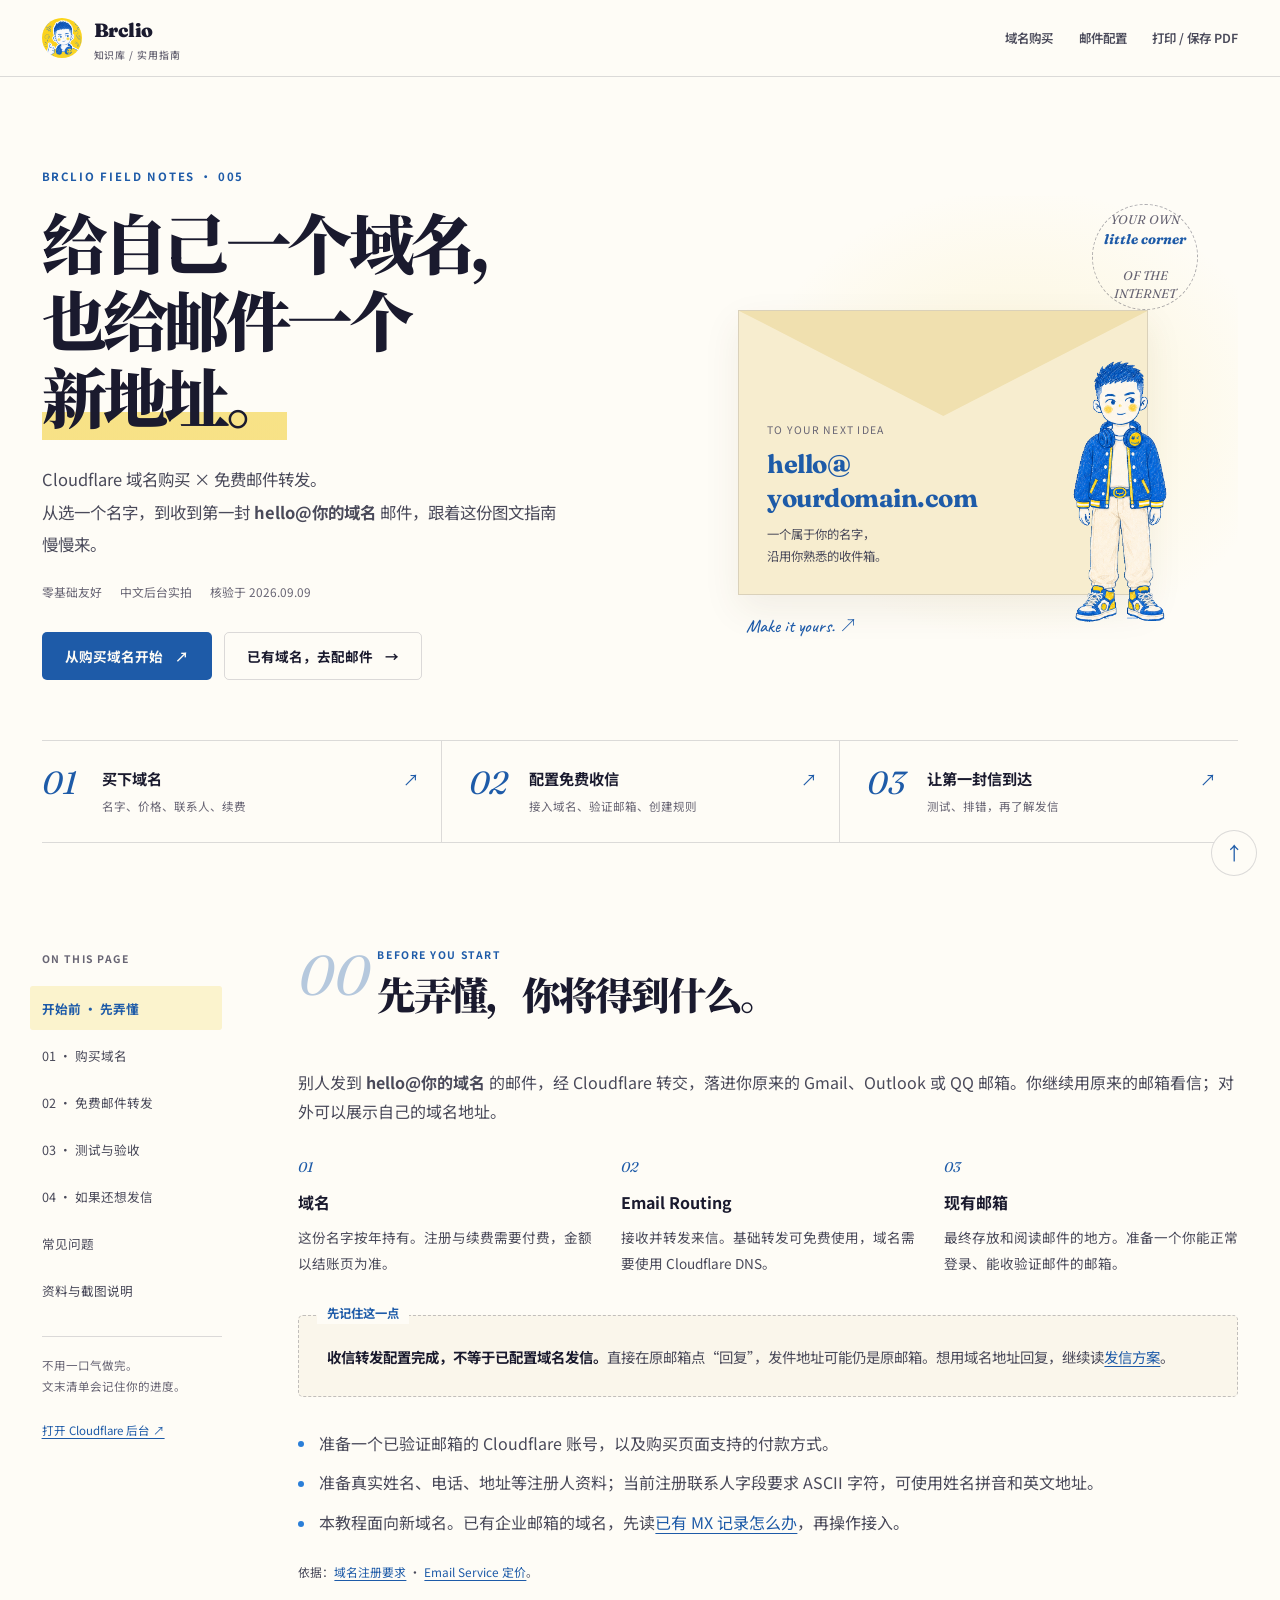
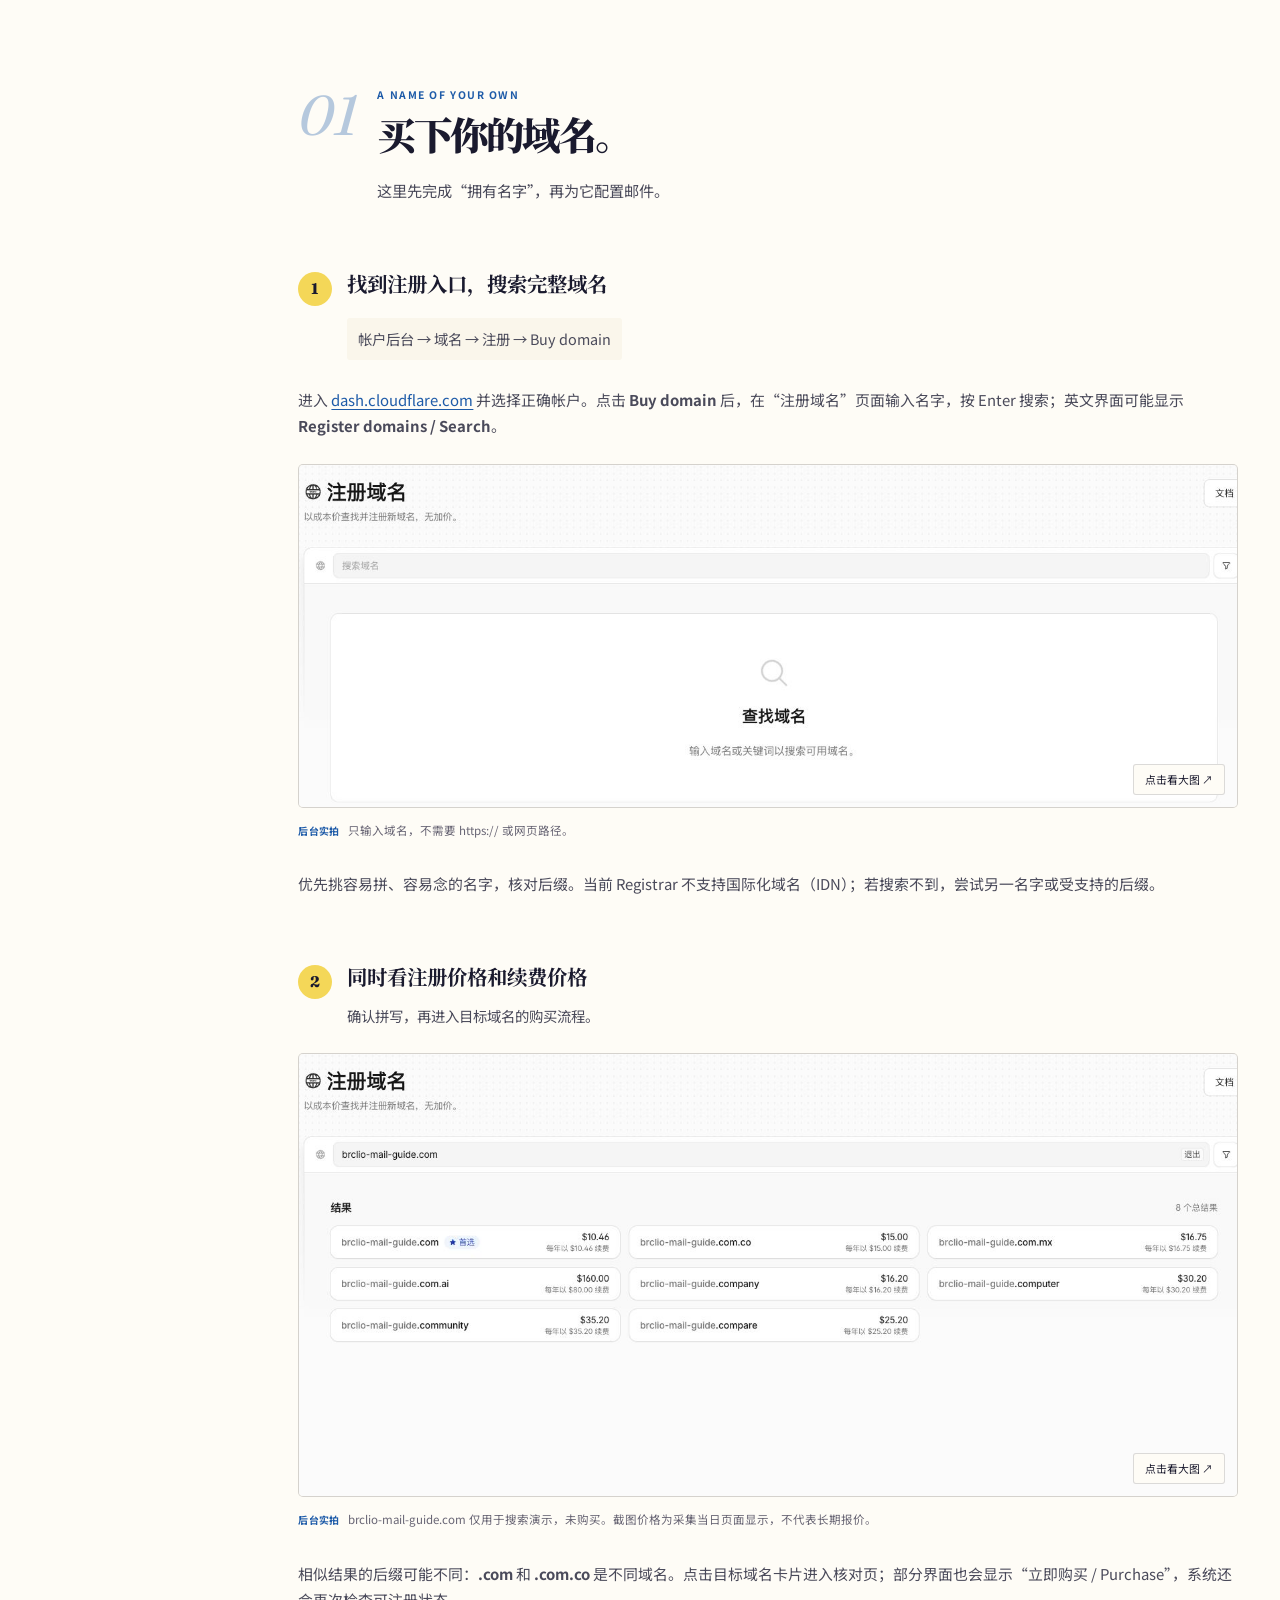
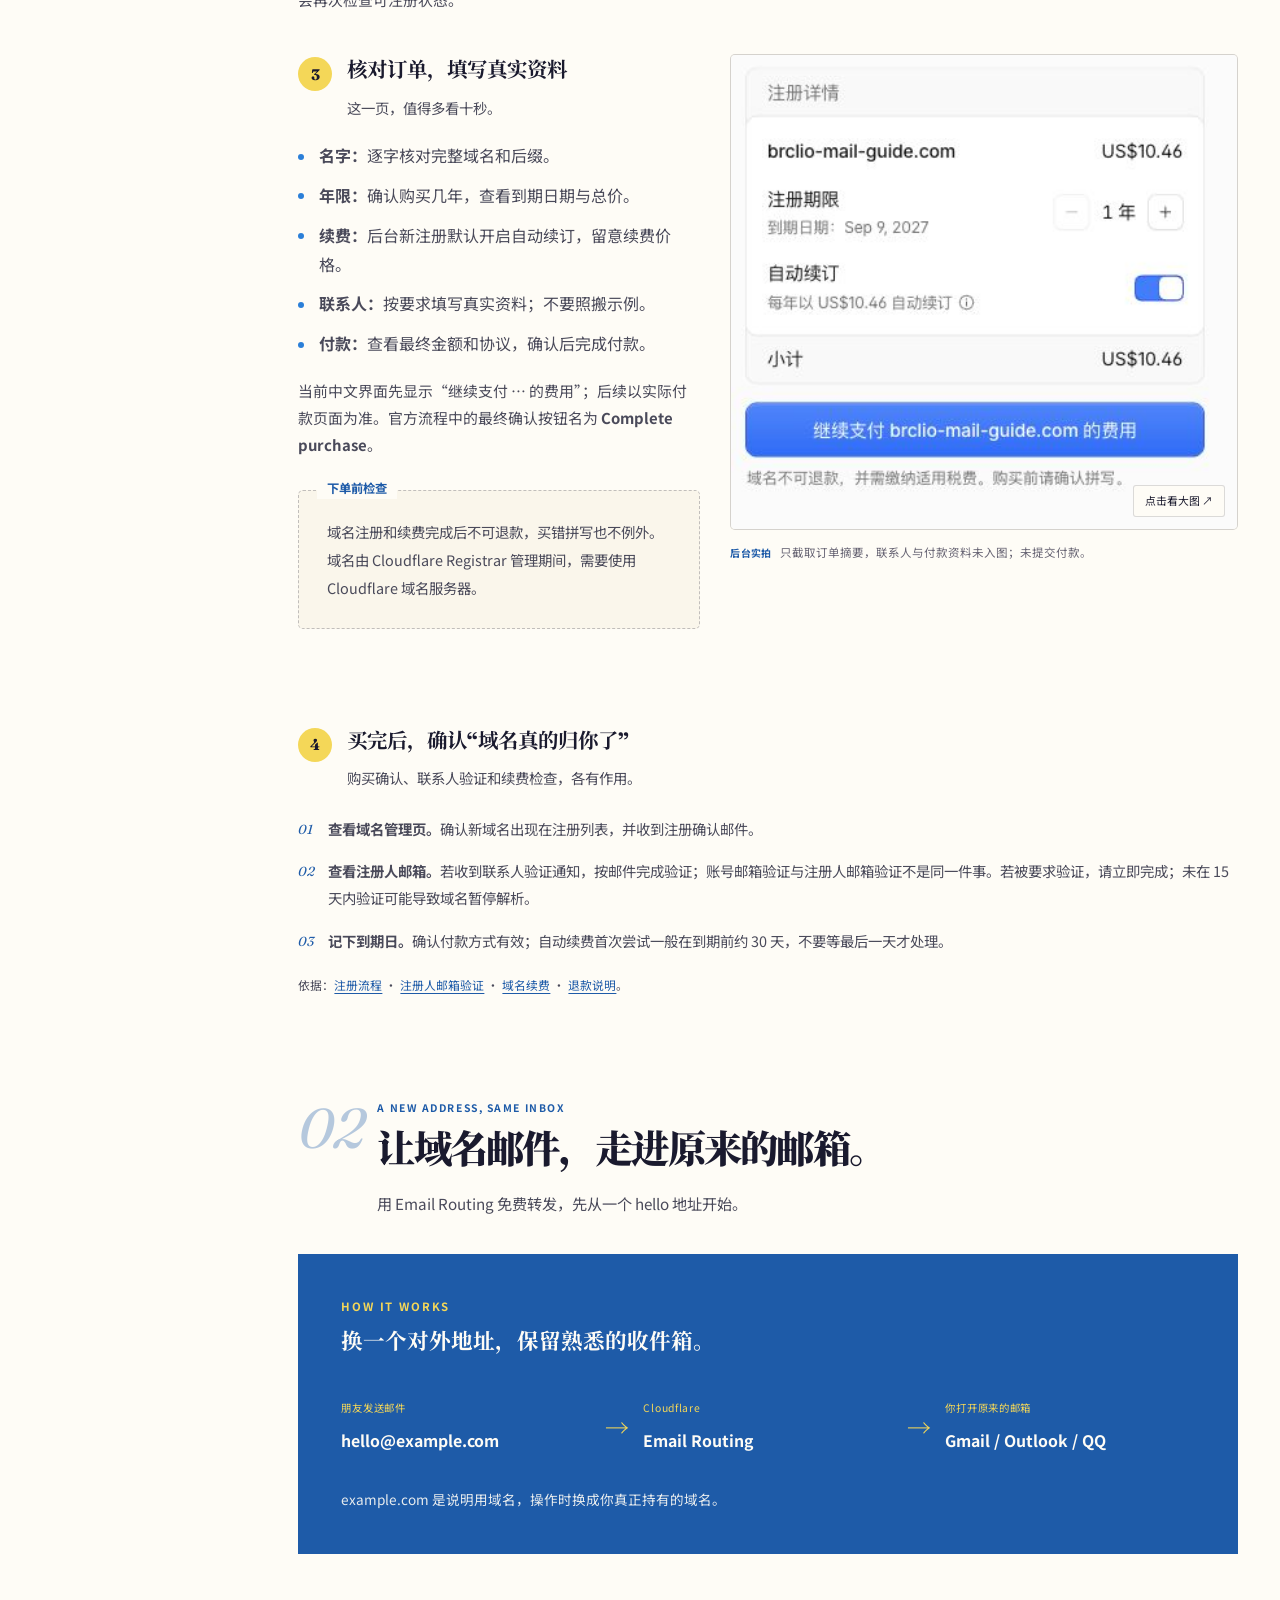
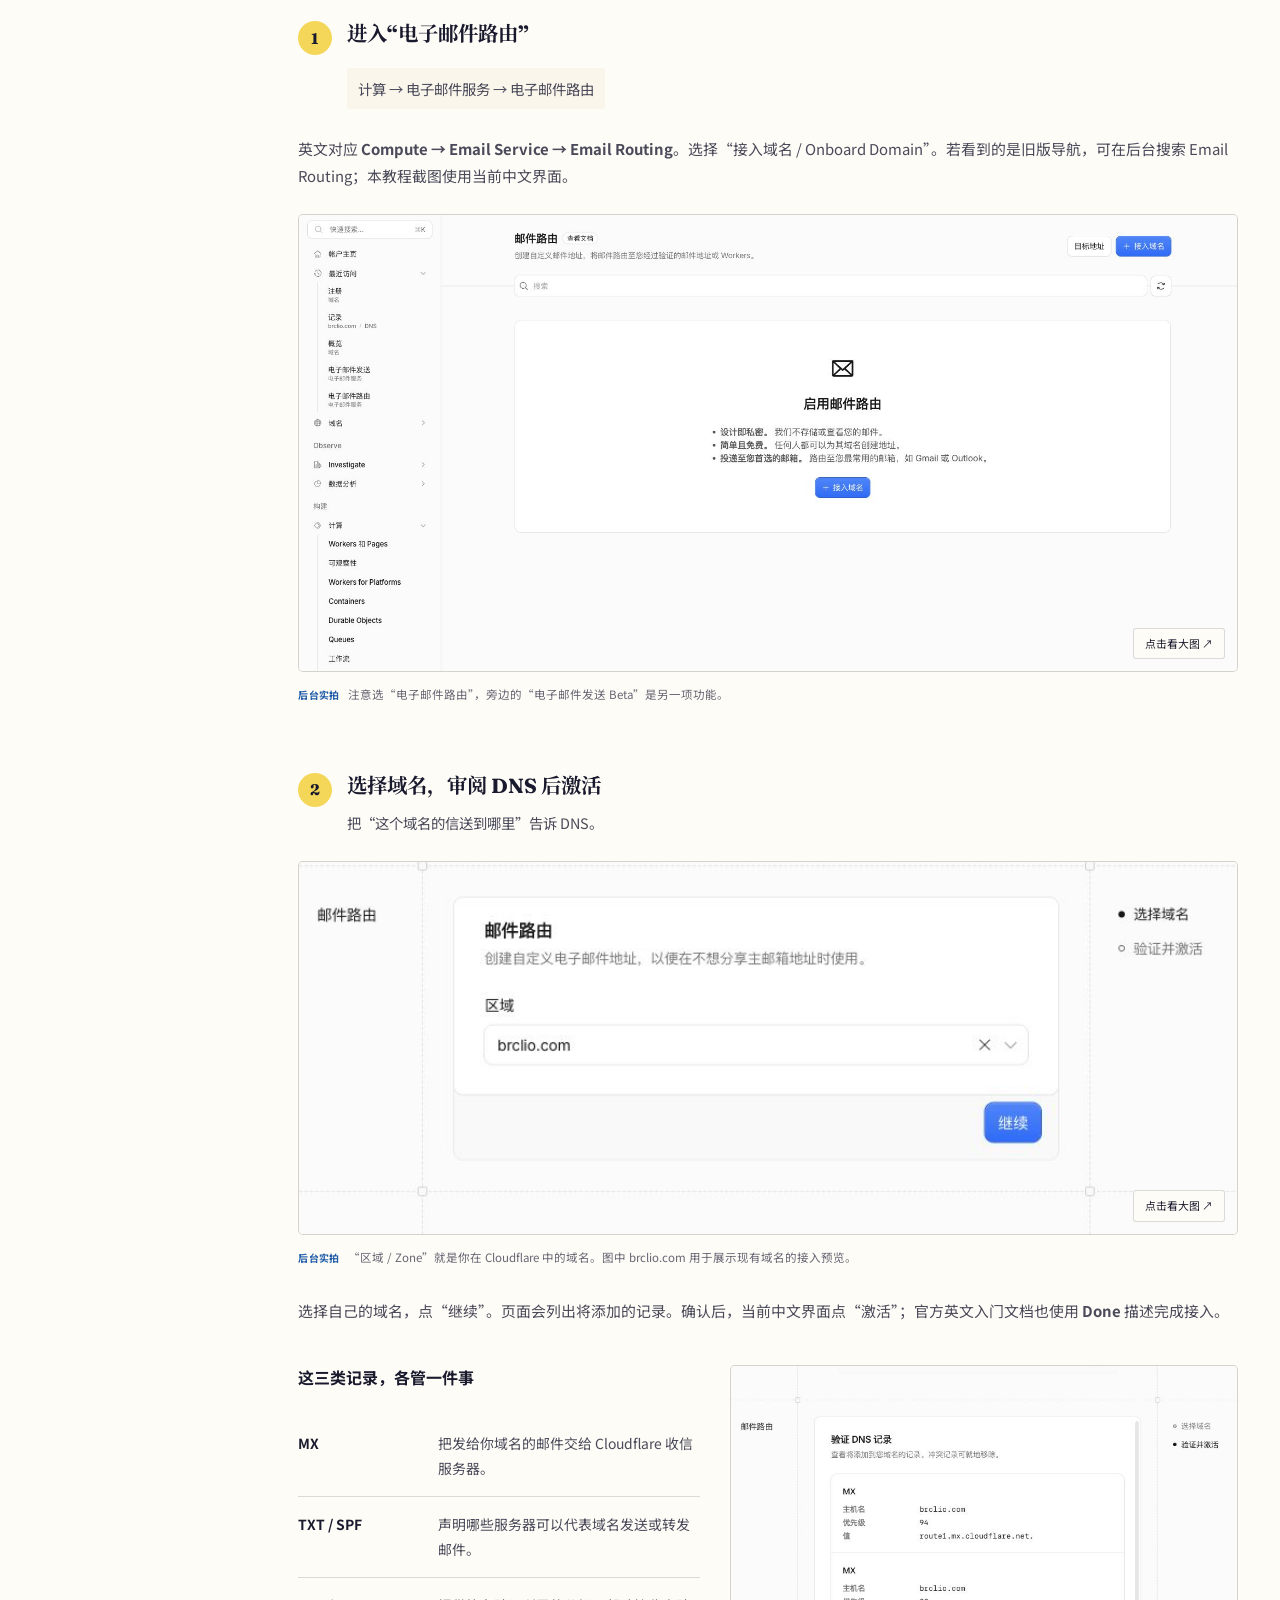
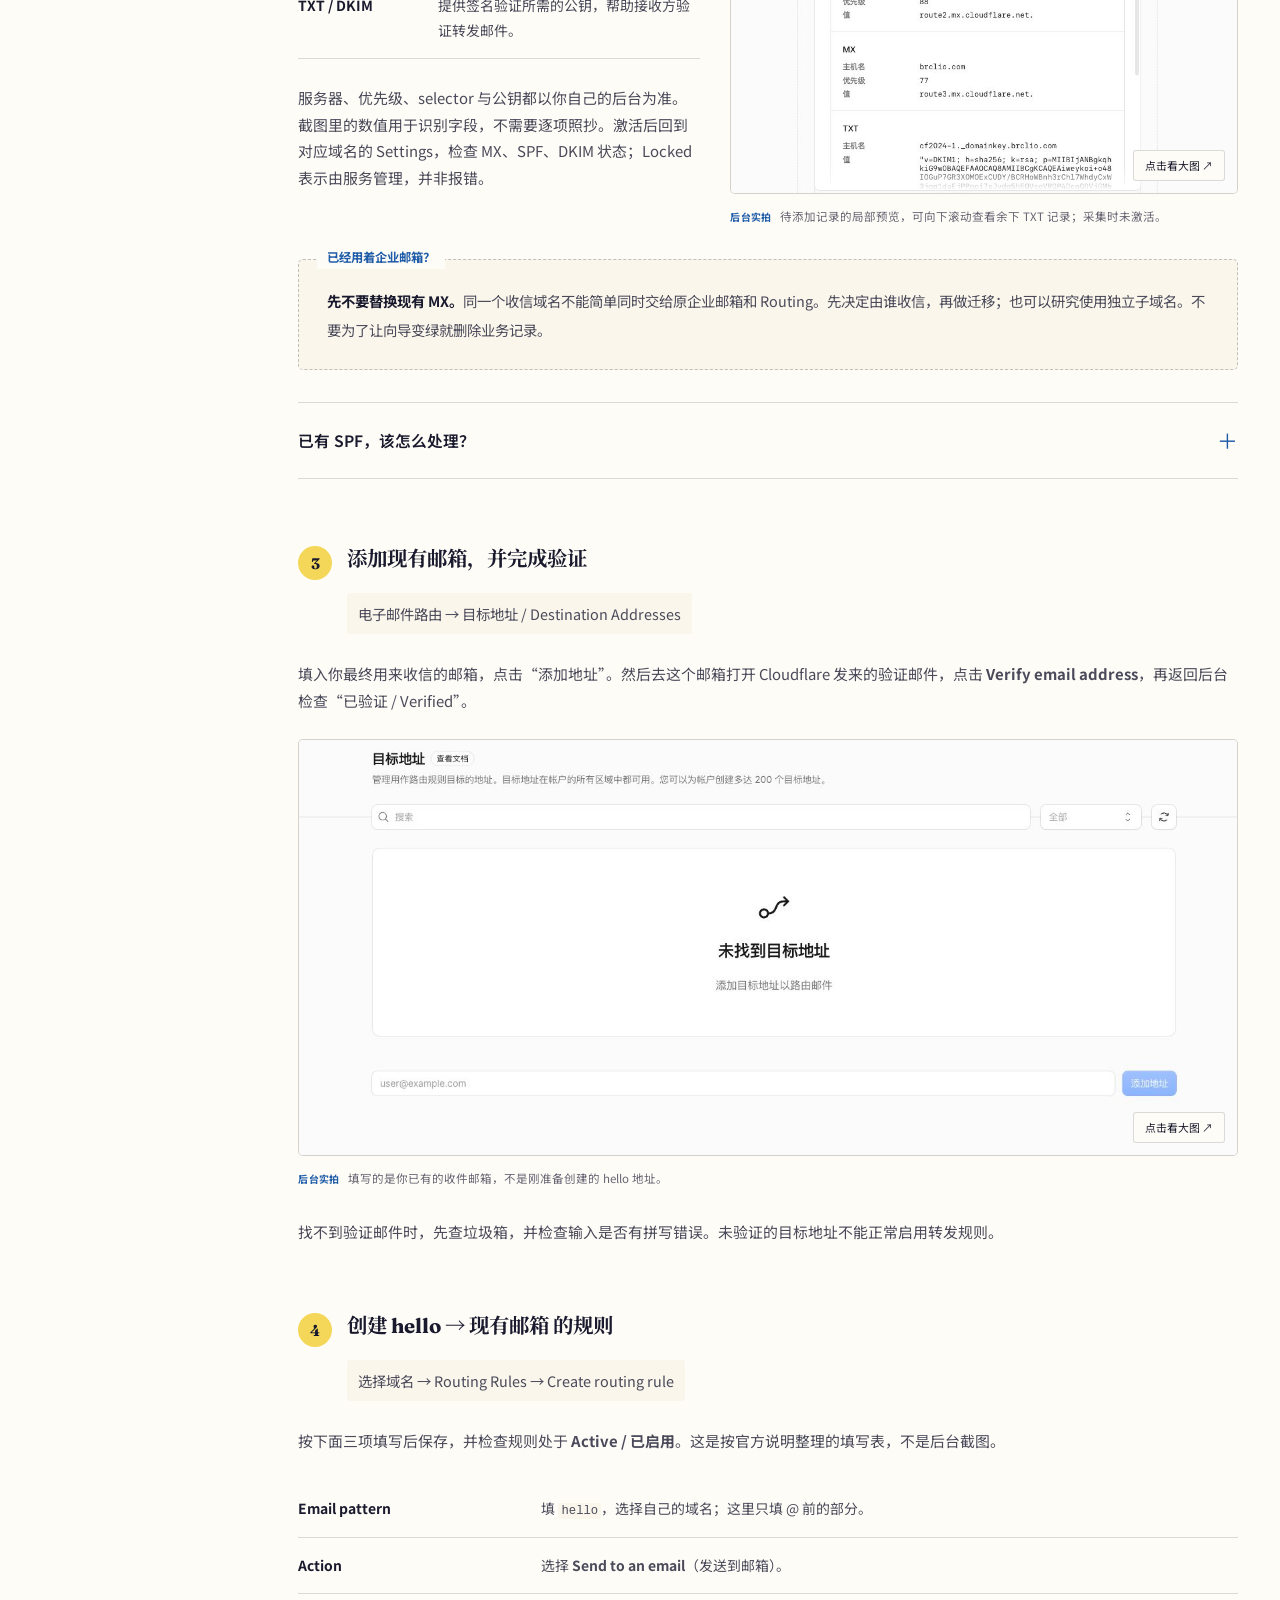
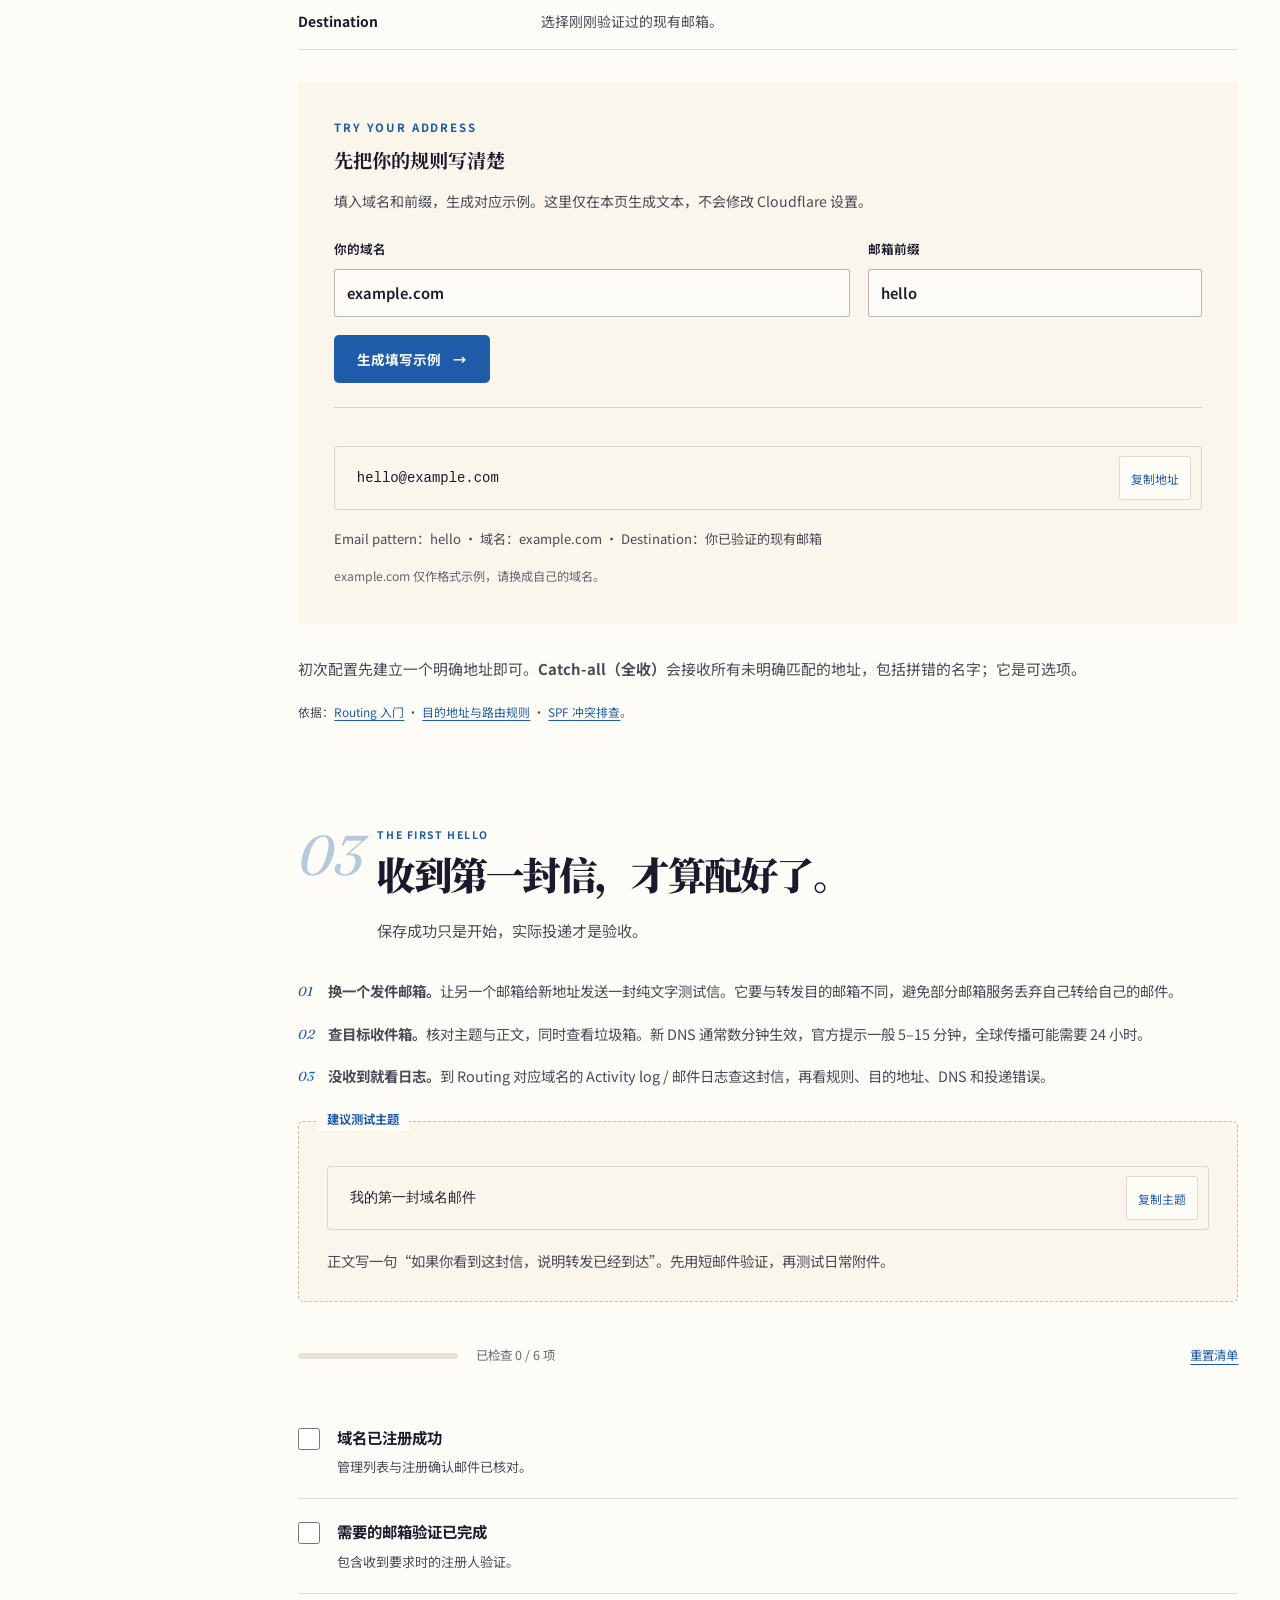
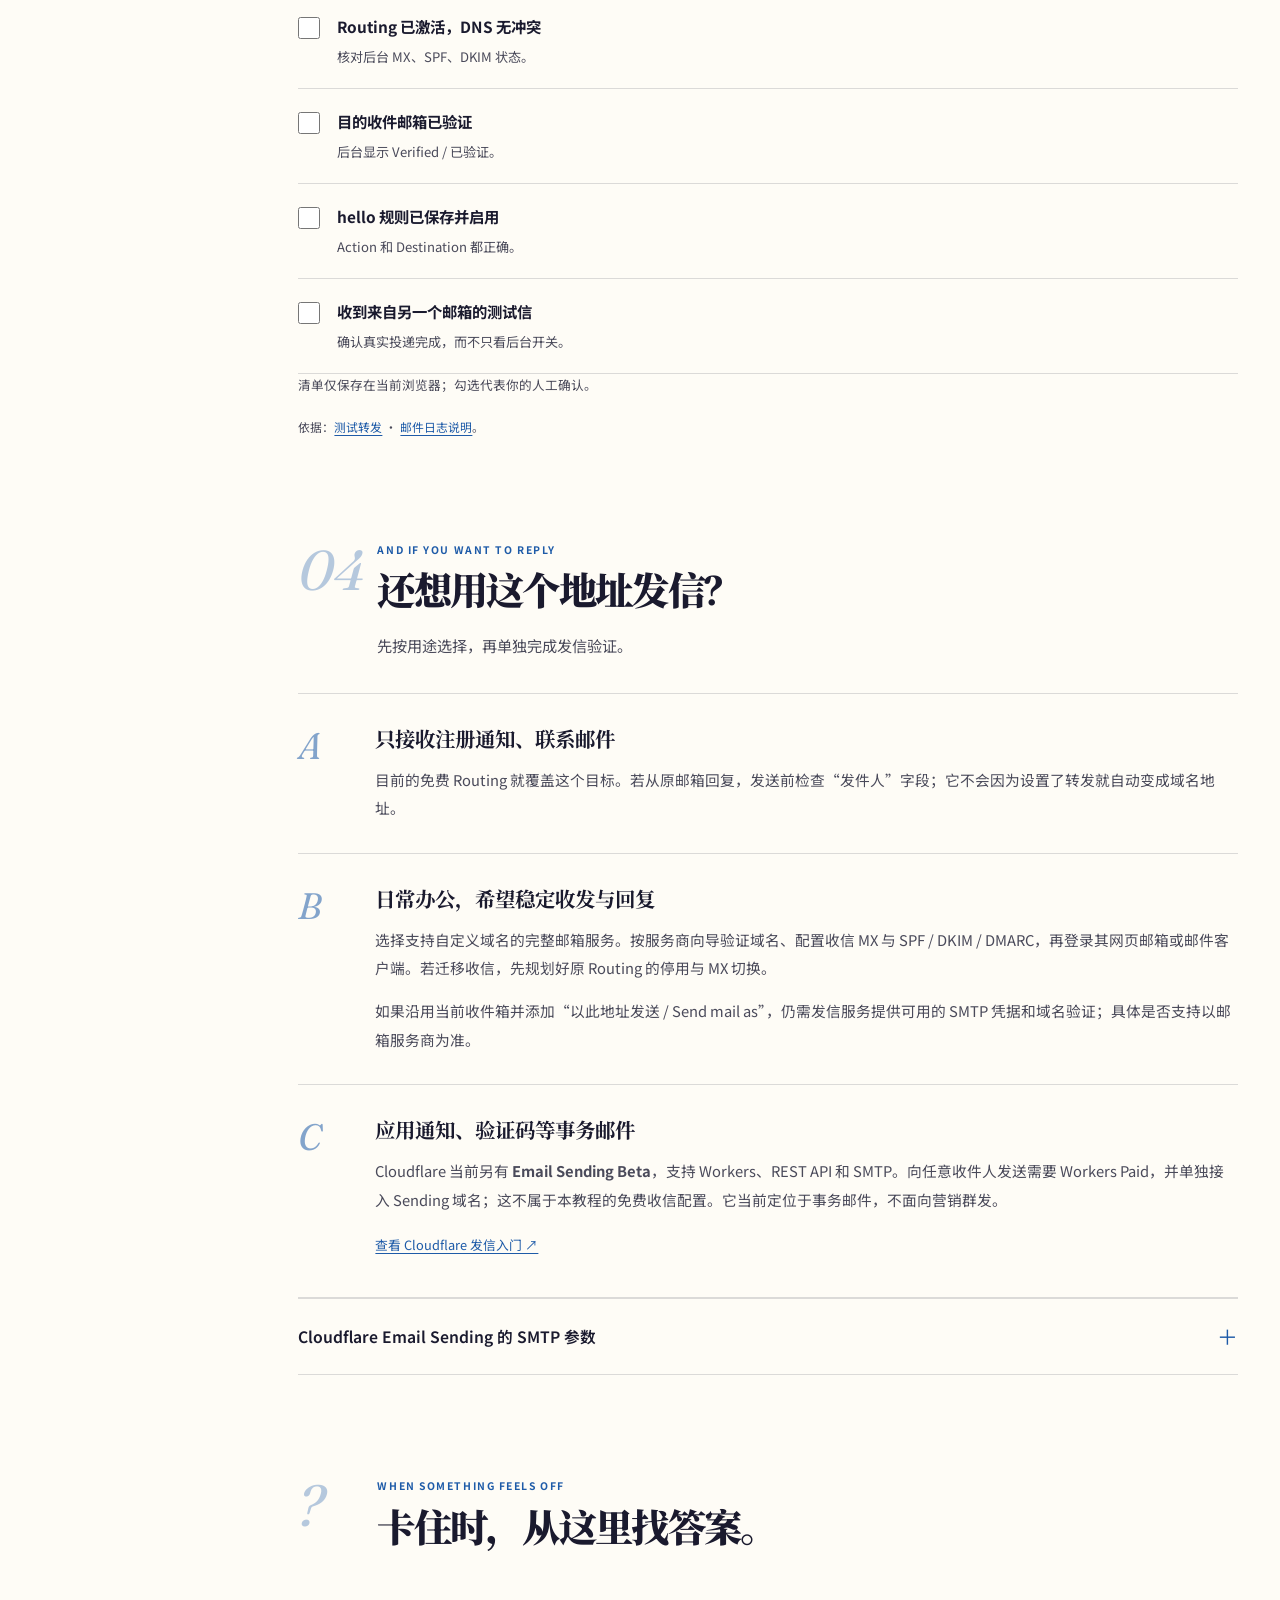
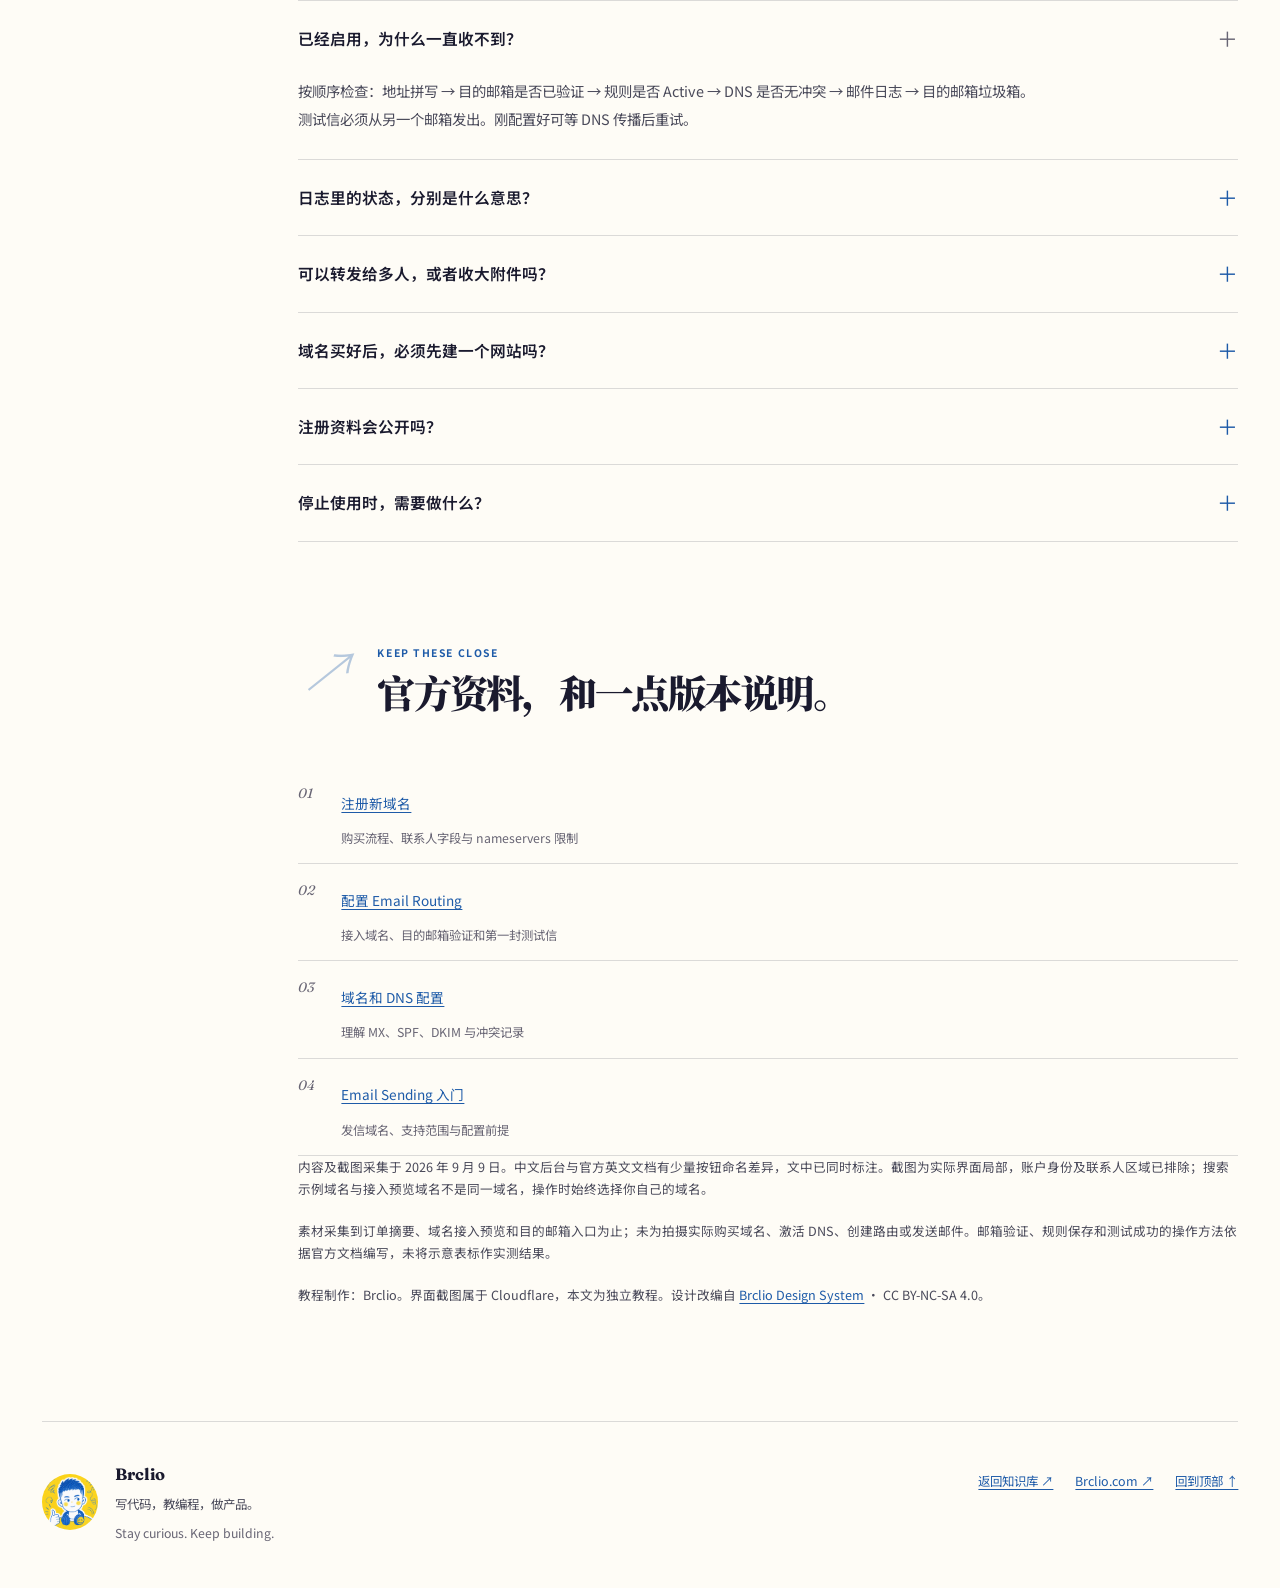
==== cloudflare-domain-email-guide/index.html @ 7d5a7b45 "Add Cloudflare Domain Email Guide resources - Introduced a new PDF guide (print-preview.pdf) for set" ====
<!DOCTYPE html>
<html lang="zh-CN">
<head>
  <meta charset="UTF-8">
  <meta name="viewport" content="width=device-width, initial-scale=1.0">
  <title>Cloudflare 域名购买与免费邮件转发教程｜Brclio 知识库</title>
  <meta name="description" content="从购买域名到收到第一封域名邮件：Cloudflare 中文后台截图、Email Routing 配置、目的邮箱验证、MX/SPF/DKIM 检查、测试收信，以及独立发信方案。">
  <meta name="theme-color" content="#fefcf6">
  <link rel="canonical" href="https://brclio-docs.brclio.com/cloudflare-domain-email-guide/">
  <link rel="icon" href="assets/brand/avatar.png" type="image/png">
  <meta property="og:type" content="article">
  <meta property="og:locale" content="zh_CN">
  <meta property="og:title" content="给自己一个域名，也给邮件一个新地址。">
  <meta property="og:description" content="Cloudflare 域名购买 × 免费邮件转发，一步一步跟着做。">
  <meta property="og:url" content="https://brclio-docs.brclio.com/cloudflare-domain-email-guide/">
  <meta property="og:image" content="https://brclio-docs.brclio.com/cloudflare-domain-email-guide/assets/brand/avatar.png">
  <link rel="preconnect" href="https://fonts.googleapis.com">
  <link rel="preconnect" href="https://fonts.gstatic.com" crossorigin>
  <link href="https://fonts.googleapis.com/css2?family=Fraunces:ital,opsz,wght@0,9..144,400;0,9..144,700;1,9..144,400&amp;family=Caveat:wght@400;700&amp;family=Noto+Serif+SC:wght@700;900&amp;family=Noto+Sans+SC:wght@400;500;700&amp;display=swap" rel="stylesheet">
  <link rel="stylesheet" href="guide.css">
  <script src="guide.js" defer></script>
  <script type="application/ld+json">
  {"@context":"https://schema.org","@type":"TechArticle","headline":"Cloudflare 域名购买与免费邮件转发教程","description":"使用 Cloudflare Registrar 注册域名，配置 Email Routing 免费收信转发，并了解独立发信方案。","inLanguage":"zh-CN","datePublished":"2026-09-09","dateModified":"2026-09-09","author":{"@type":"Person","name":"Brclio","url":"https://brclio.com"},"mainEntityOfPage":"https://brclio-docs.brclio.com/cloudflare-domain-email-guide/"}
  </script>
</head>
<body id="top">
  <!-- Adapted from Brclio Design System assets/template-tutorial.html. Components: 2, 3B, 11, 19, 28, 35. -->
  <a class="skip-link" href="#main">跳到教程正文</a>
  <header class="site-header">
    <div class="container header-inner">
      <a class="brand" href="../index.html" aria-label="返回 Brclio 知识库"><img src="assets/brand/avatar.png" width="42" height="42" alt="Brclio 头像"><span class="brand-word">Brclio <small>知识库 / 实用指南</small></span></a>
      <div class="header-actions"><a href="#buy">域名购买</a><a href="#routing">邮件配置</a><button type="button" id="print-guide">打印 / 保存 PDF</button></div>
    </div>
  </header>

  <section class="hero container" aria-labelledby="guide-title">
    <div class="hero-copy">
      <span class="eyebrow">BRCLIO FIELD NOTES · 005</span>
      <h1 id="guide-title">给自己一个域名，<br>也给邮件一个<br><mark>新地址。</mark></h1>
      <p class="hero-lead">Cloudflare 域名购买 × 免费邮件转发。<br>从选一个名字，到收到第一封 <strong>hello@你的域名</strong> 邮件，跟着这份图文指南慢慢来。</p>
      <div class="hero-meta"><span>零基础友好</span><span>中文后台实拍</span><span>核验于 2026.09.09</span></div>
      <div class="hero-actions"><a class="button" href="#buy">从购买域名开始 <span aria-hidden="true">↗</span></a><a class="button button--outline" href="#routing">已有域名，去配邮件 <span aria-hidden="true">→</span></a></div>
    </div>
    <div class="hero-art" aria-label="域名邮件转发到现有收件箱的插画">
      <div class="postmark" aria-hidden="true">YOUR OWN<br><b>little corner</b><br>OF THE INTERNET</div>
      <div class="mail-envelope"><small>TO YOUR NEXT IDEA</small><strong>hello<span>@</span><br>yourdomain.com</strong><p>一个属于你的名字，<br>沿用你熟悉的收件箱。</p></div>
      <img class="character" src="assets/brand/character.png" width="1048" height="1048" alt="蓝黄配色的 Brclio 手绘角色">
      <span class="hand-note" aria-hidden="true">Make it yours. ↗</span>
    </div>
  </section>

  <nav class="route-strip container" aria-label="学习路线">
    <a href="#buy"><em>01</em><span>买下域名<small>名字、价格、联系人、续费</small></span><b aria-hidden="true">↗</b></a>
    <a href="#routing"><em>02</em><span>配置免费收信<small>接入域名、验证邮箱、创建规则</small></span><b aria-hidden="true">↗</b></a>
    <a href="#test"><em>03</em><span>让第一封信到达<small>测试、排错，再了解发信</small></span><b aria-hidden="true">↗</b></a>
  </nav>

  <main id="main" class="reading-layout container">
    <aside class="toc" aria-label="文章目录">
      <p class="toc-kicker">ON THIS PAGE</p>
      <nav><a href="#prepare">开始前 · 先弄懂</a><a href="#buy">01 · 购买域名</a><a href="#routing">02 · 免费邮件转发</a><a href="#test">03 · 测试与验收</a><a href="#sending">04 · 如果还想发信</a><a href="#faq">常见问题</a><a href="#resources">资料与截图说明</a></nav>
      <p class="toc-progress">不用一口气做完。<br>文末清单会记住你的进度。</p>
      <a class="text-link" href="https://dash.cloudflare.com/" target="_blank" rel="noopener noreferrer">打开 Cloudflare 后台 ↗</a>
    </aside>
    <article class="article-content">
      <section class="chapter" id="prepare" aria-labelledby="prepare-title">
        <div class="chapter-head"><span class="chapter-no" aria-hidden="true">00</span><div><span class="eyebrow">BEFORE YOU START</span><h2 id="prepare-title">先弄懂，你将得到什么。</h2></div></div>
        <p>别人发到 <strong>hello@你的域名</strong> 的邮件，经 Cloudflare 转交，落进你原来的 Gmail、Outlook 或 QQ 邮箱。你继续用原来的邮箱看信；对外可以展示自己的域名地址。</p>
        <div class="prep-grid">
          <div><strong>域名</strong><p>这份名字按年持有。注册与续费需要付费，金额以结账页为准。</p></div>
          <div><strong>Email Routing</strong><p>接收并转发来信。基础转发可免费使用，域名需要使用 Cloudflare DNS。</p></div>
          <div><strong>现有邮箱</strong><p>最终存放和阅读邮件的地方。准备一个你能正常登录、能收验证邮件的邮箱。</p></div>
        </div>
        <div class="quote-note"><span class="quote-note-tag">先记住这一点</span><p><strong>收信转发配置完成，不等于已配置域名发信。</strong>直接在原邮箱点“回复”，发件地址可能仍是原邮箱。想用域名地址回复，继续读<a href="#sending">发信方案</a>。</p></div>
        <ul class="plain-list">
          <li>准备一个已验证邮箱的 Cloudflare 账号，以及购买页面支持的付款方式。</li>
          <li>准备真实姓名、电话、地址等注册人资料；当前注册联系人字段要求 ASCII 字符，可使用姓名拼音和英文地址。</li>
          <li>本教程面向新域名。已有企业邮箱的域名，先读<a href="#dns-conflict">已有 MX 记录怎么办</a>，再操作接入。</li>
        </ul>
        <p class="source-inline">依据：<a href="https://developers.cloudflare.com/registrar/get-started/register-domain/" target="_blank" rel="noopener noreferrer">域名注册要求</a> · <a href="https://developers.cloudflare.com/email-service/platform/pricing/" target="_blank" rel="noopener noreferrer">Email Service 定价</a>。</p>
      </section>

      <section class="chapter" id="buy" aria-labelledby="buy-title">
        <div class="chapter-head"><span class="chapter-no" aria-hidden="true">01</span><div><span class="eyebrow">A NAME OF YOUR OWN</span><h2 id="buy-title">买下你的域名。</h2><p>这里先完成“拥有名字”，再为它配置邮件。</p></div></div>
        <div class="step" id="buy-search">
          <div class="step-heading"><span class="step-badge">1</span><div><h3>找到注册入口，搜索完整域名</h3><p class="path">帐户后台 → 域名 → 注册 → Buy domain</p></div></div>
          <p>进入 <a href="https://dash.cloudflare.com/" target="_blank" rel="noopener noreferrer">dash.cloudflare.com</a> 并选择正确帐户。点击 <strong>Buy domain</strong> 后，在“注册域名”页面输入名字，按 Enter 搜索；英文界面可能显示 <strong>Register domains / Search</strong>。</p>
          <figure class="screenshot"><button class="zoom-trigger" type="button" aria-label="放大：注册域名搜索页面"><img src="assets/screenshots/01-domain-search.jpg" width="1400" height="510" alt="Cloudflare 中文注册域名页面，顶部有搜索域名输入框"><span class="zoom-hint">点击看大图 ↗</span></button><figcaption><span class="capture-tag">后台实拍</span>只输入域名，不需要 https:// 或网页路径。</figcaption></figure>
          <p>优先挑容易拼、容易念的名字，核对后缀。当前 Registrar 不支持国际化域名（IDN）；若搜索不到，尝试另一名字或受支持的后缀。</p>
        </div>
        <div class="step">
          <div class="step-heading"><span class="step-badge">2</span><div><h3>同时看注册价格和续费价格</h3><p>确认拼写，再进入目标域名的购买流程。</p></div></div>
          <figure class="screenshot"><button class="zoom-trigger" type="button" aria-label="放大：域名搜索结果及价格"><img src="assets/screenshots/02-domain-results.jpg" width="1400" height="660" alt="Cloudflare 域名搜索结果，列出候选域名及注册和每年续费价格"><span class="zoom-hint">点击看大图 ↗</span></button><figcaption><span class="capture-tag">后台实拍</span>brclio-mail-guide.com 仅用于搜索演示，未购买。截图价格为采集当日页面显示，不代表长期报价。</figcaption></figure>
          <p>相似结果的后缀可能不同：<strong>.com</strong> 和 <strong>.com.co</strong> 是不同域名。点击目标域名卡片进入核对页；部分界面也会显示“立即购买 / Purchase”，系统还会再次检查可注册状态。</p>
        </div>
        <div class="step step-split">
          <div class="step-body">
            <div class="step-heading"><span class="step-badge">3</span><div><h3>核对订单，填写真实资料</h3><p>这一页，值得多看十秒。</p></div></div>
            <ul class="detail-list">
              <li><strong>名字：</strong>逐字核对完整域名和后缀。</li>
              <li><strong>年限：</strong>确认购买几年，查看到期日期与总价。</li>
              <li><strong>续费：</strong>后台新注册默认开启自动续订，留意续费价格。</li>
              <li><strong>联系人：</strong>按要求填写真实资料；不要照搬示例。</li>
              <li><strong>付款：</strong>查看最终金额和协议，确认后完成付款。</li>
            </ul>
            <p>当前中文界面先显示“继续支付 … 的费用”；后续以实际付款页面为准。官方流程中的最终确认按钮名为 <strong>Complete purchase</strong>。</p>
            <div class="quote-note"><span class="quote-note-tag">下单前检查</span><p>域名注册和续费完成后不可退款，买错拼写也不例外。域名由 Cloudflare Registrar 管理期间，需要使用 Cloudflare 域名服务器。</p></div>
          </div>
          <figure class="screenshot compact"><button class="zoom-trigger" type="button" aria-label="放大：注册详情及自动续订"><img src="assets/screenshots/03-order-review.jpg" width="390" height="365" alt="注册订单摘要，展示域名、注册期限、自动续订与继续支付按钮"><span class="zoom-hint">点击看大图 ↗</span></button><figcaption><span class="capture-tag">后台实拍</span>只截取订单摘要，联系人与付款资料未入图；未提交付款。</figcaption></figure>
        </div>
        <div class="step">
          <div class="step-heading"><span class="step-badge">4</span><div><h3>买完后，确认“域名真的归你了”</h3><p>购买确认、联系人验证和续费检查，各有作用。</p></div></div>
          <ol class="mini-steps"><li><strong>查看域名管理页。</strong>确认新域名出现在注册列表，并收到注册确认邮件。</li><li><strong>查看注册人邮箱。</strong>若收到联系人验证通知，按邮件完成验证；账号邮箱验证与注册人邮箱验证不是同一件事。若被要求验证，请立即完成；未在 15 天内验证可能导致域名暂停解析。</li><li><strong>记下到期日。</strong>确认付款方式有效；自动续费首次尝试一般在到期前约 30 天，不要等最后一天才处理。</li></ol>
          <p class="source-inline">依据：<a href="https://developers.cloudflare.com/registrar/get-started/register-domain/" target="_blank" rel="noopener noreferrer">注册流程</a> · <a href="https://developers.cloudflare.com/registrar/troubleshooting/#email-verification-required" target="_blank" rel="noopener noreferrer">注册人邮箱验证</a> · <a href="https://developers.cloudflare.com/registrar/account-options/renew-domains/" target="_blank" rel="noopener noreferrer">域名续费</a> · <a href="https://developers.cloudflare.com/registrar/faq/" target="_blank" rel="noopener noreferrer">退款说明</a>。</p>
        </div>
      </section>

      <section class="chapter" id="routing" aria-labelledby="routing-title">
        <div class="chapter-head"><span class="chapter-no" aria-hidden="true">02</span><div><span class="eyebrow">A NEW ADDRESS, SAME INBOX</span><h2 id="routing-title">让域名邮件，走进原来的邮箱。</h2><p>用 Email Routing 免费转发，先从一个 hello 地址开始。</p></div></div>
        <div class="flow-panel"><span class="eyebrow">HOW IT WORKS</span><h3>换一个对外地址，保留熟悉的收件箱。</h3><div class="system-flow"><div><small>朋友发送邮件</small><strong>hello@example.com</strong></div><span class="flow-arrow" aria-hidden="true">→</span><div><small>Cloudflare</small><strong>Email Routing</strong></div><span class="flow-arrow" aria-hidden="true">→</span><div><small>你打开原来的邮箱</small><strong>Gmail / Outlook / QQ</strong></div></div><p>example.com 是说明用域名，操作时换成你真正持有的域名。</p></div>
        <div class="step">
          <div class="step-heading"><span class="step-badge">1</span><div><h3>进入“电子邮件路由”</h3><p class="path">计算 → 电子邮件服务 → 电子邮件路由</p></div></div>
          <p>英文对应 <strong>Compute → Email Service → Email Routing</strong>。选择“接入域名 / Onboard Domain”。若看到的是旧版导航，可在后台搜索 Email Routing；本教程截图使用当前中文界面。</p>
          <figure class="screenshot"><button class="zoom-trigger" type="button" aria-label="放大：Email Routing 新版入口"><img src="assets/screenshots/04-routing-entry.jpg" width="1715" height="835" alt="Cloudflare 邮件路由入口，右侧显示接入域名按钮"><span class="zoom-hint">点击看大图 ↗</span></button><figcaption><span class="capture-tag">后台实拍</span>注意选“电子邮件路由”，旁边的“电子邮件发送 Beta”是另一项功能。</figcaption></figure>
        </div>
        <div class="step">
          <div class="step-heading"><span class="step-badge">2</span><div><h3>选择域名，审阅 DNS 后激活</h3><p>把“这个域名的信送到哪里”告诉 DNS。</p></div></div>
          <figure class="screenshot"><button class="zoom-trigger" type="button" aria-label="放大：选择需要接入的域名"><img src="assets/screenshots/05-select-domain.jpg" width="870" height="345" alt="邮件路由接入向导，区域下拉框选择域名，然后点击继续"><span class="zoom-hint">点击看大图 ↗</span></button><figcaption><span class="capture-tag">后台实拍</span>“区域 / Zone”就是你在 Cloudflare 中的域名。图中 brclio.com 用于展示现有域名的接入预览。</figcaption></figure>
          <p>选择自己的域名，点“继续”。页面会列出将添加的记录。确认后，当前中文界面点“激活”；官方英文入门文档也使用 <strong>Done</strong> 描述完成接入。</p>
          <div class="step-split">
            <div class="step-body"><h4>这三类记录，各管一件事</h4><dl class="field-guide"><div><dt>MX</dt><dd>把发给你域名的邮件交给 Cloudflare 收信服务器。</dd></div><div><dt>TXT / SPF</dt><dd>声明哪些服务器可以代表域名发送或转发邮件。</dd></div><div><dt>TXT / DKIM</dt><dd>提供签名验证所需的公钥，帮助接收方验证转发邮件。</dd></div></dl><p>服务器、优先级、selector 与公钥都以你自己的后台为准。截图里的数值用于识别字段，不需要逐项照抄。激活后回到对应域名的 Settings，检查 MX、SPF、DKIM 状态；Locked 表示由服务管理，并非报错。</p></div>
            <figure class="screenshot compact"><button class="zoom-trigger" type="button" aria-label="放大：待添加的 DNS 记录"><img src="assets/screenshots/06-dns-preview.jpg" width="870" height="735" alt="验证 DNS 记录界面展示 MX 服务器与 TXT DKIM 记录的预览"><span class="zoom-hint">点击看大图 ↗</span></button><figcaption><span class="capture-tag">后台实拍</span>待添加记录的局部预览，可向下滚动查看余下 TXT 记录；采集时未激活。</figcaption></figure>
          </div>
          <div class="quote-note" id="dns-conflict"><span class="quote-note-tag">已经用着企业邮箱？</span><p><strong>先不要替换现有 MX。</strong>同一个收信域名不能简单同时交给原企业邮箱和 Routing。先决定由谁收信，再做迁移；也可以研究使用独立子域名。不要为了让向导变绿就删除业务记录。</p></div>
          <details class="accordion-item"><summary><h3>已有 SPF，该怎么处理？</h3><span aria-hidden="true">＋</span></summary><div class="accordion-body"><p>同一个名称只能有一条以 <code>v=spf1</code> 开头的 SPF 记录。已有其他发信服务时，应将需要保留的授权合并进同一条记录，而不是新加第二条。下方是 Routing 常见授权片段，完整值以后台和现有服务配置为准。</p><div class="code-line"><code>include:_spf.mx.cloudflare.net</code><button class="copy-button" type="button" data-copy="include:_spf.mx.cloudflare.net">复制片段</button></div><p>DKIM 公钥无需从教程复制。<a href="https://developers.cloudflare.com/email-service/configuration/domains/" target="_blank" rel="noopener noreferrer">查看官方域名配置说明 ↗</a></p></div></details>
        </div>
        <div class="step">
          <div class="step-heading"><span class="step-badge">3</span><div><h3>添加现有邮箱，并完成验证</h3><p class="path">电子邮件路由 → 目标地址 / Destination Addresses</p></div></div>
          <p>填入你最终用来收信的邮箱，点击“添加地址”。然后去这个邮箱打开 Cloudflare 发来的验证邮件，点击 <strong>Verify email address</strong>，再返回后台检查“已验证 / Verified”。</p>
          <figure class="screenshot"><button class="zoom-trigger" type="button" aria-label="放大：添加目标邮箱入口"><img src="assets/screenshots/07-destination-address.jpg" width="1400" height="620" alt="目标地址页面，通过邮件地址输入框添加接收转发邮件的现有邮箱"><span class="zoom-hint">点击看大图 ↗</span></button><figcaption><span class="capture-tag">后台实拍</span>填写的是你已有的收件邮箱，不是刚准备创建的 hello 地址。</figcaption></figure>
          <p>找不到验证邮件时，先查垃圾箱，并检查输入是否有拼写错误。未验证的目标地址不能正常启用转发规则。</p>
        </div>
        <div class="step">
          <div class="step-heading"><span class="step-badge">4</span><div><h3>创建 hello → 现有邮箱 的规则</h3><p class="path">选择域名 → Routing Rules → Create routing rule</p></div></div>
          <p>按下面三项填写后保存，并检查规则处于 <strong>Active / 已启用</strong>。这是按官方说明整理的填写表，不是后台截图。</p>
          <dl class="field-guide"><div><dt>Email pattern</dt><dd>填 <code>hello</code>，选择自己的域名；这里只填 @ 前的部分。</dd></div><div><dt>Action</dt><dd>选择 <strong>Send to an email</strong>（发送到邮箱）。</dd></div><div><dt>Destination</dt><dd>选择刚刚验证过的现有邮箱。</dd></div></dl>
          <div class="example-workbench">
            <span class="eyebrow">TRY YOUR ADDRESS</span><h4>先把你的规则写清楚</h4><p>填入域名和前缀，生成对应示例。这里仅在本页生成文本，不会修改 Cloudflare 设置。</p>
            <form id="address-form"><div class="form-grid"><label for="example-domain">你的域名<input id="example-domain" name="domain" type="text" value="example.com" placeholder="例如 example.com" required maxlength="253" autocapitalize="none" spellcheck="false"></label><label for="example-alias">邮箱前缀<input id="example-alias" name="alias" type="text" value="hello" required maxlength="64" autocapitalize="none" spellcheck="false"></label></div><button type="submit" class="button">生成填写示例 <span aria-hidden="true">→</span></button></form>
            <div class="example-output" aria-live="polite"><div class="code-line"><code id="generated-address">hello@example.com</code><button class="copy-button" id="copy-address" type="button" data-copy="hello@example.com">复制地址</button></div><p id="generated-rule">Email pattern：hello · 域名：example.com · Destination：你已验证的现有邮箱</p><p class="status" id="address-status">example.com 仅作格式示例，请换成自己的域名。</p></div>
          </div>
          <p>初次配置先建立一个明确地址即可。<strong>Catch-all（全收）</strong>会接收所有未明确匹配的地址，包括拼错的名字；它是可选项。</p>
          <p class="source-inline">依据：<a href="https://developers.cloudflare.com/email-service/get-started/route-emails/" target="_blank" rel="noopener noreferrer">Routing 入门</a> · <a href="https://developers.cloudflare.com/email-service/configuration/email-routing-addresses/" target="_blank" rel="noopener noreferrer">目的地址与路由规则</a> · <a href="https://developers.cloudflare.com/email-service/reference/troubleshooting/#multiple-spf-records" target="_blank" rel="noopener noreferrer">SPF 冲突排查</a>。</p>
        </div>
      </section>

      <section class="chapter" id="test" aria-labelledby="test-title">
        <div class="chapter-head"><span class="chapter-no" aria-hidden="true">03</span><div><span class="eyebrow">THE FIRST HELLO</span><h2 id="test-title">收到第一封信，才算配好了。</h2><p>保存成功只是开始，实际投递才是验收。</p></div></div>
        <ol class="mini-steps"><li><strong>换一个发件邮箱。</strong>让另一个邮箱给新地址发送一封纯文字测试信。它要与转发目的邮箱不同，避免部分邮箱服务丢弃自己转给自己的邮件。</li><li><strong>查目标收件箱。</strong>核对主题与正文，同时查看垃圾箱。新 DNS 通常数分钟生效，官方提示一般 5–15 分钟，全球传播可能需要 24 小时。</li><li><strong>没收到就看日志。</strong>到 Routing 对应域名的 Activity log / 邮件日志查这封信，再看规则、目的地址、DNS 和投递错误。</li></ol>
        <div class="quote-note"><span class="quote-note-tag">建议测试主题</span><div class="code-line"><code>我的第一封域名邮件</code><button type="button" class="copy-button" data-copy="我的第一封域名邮件">复制主题</button></div><p>正文写一句“如果你看到这封信，说明转发已经到达”。先用短邮件验证，再测试日常附件。</p></div>
        <div class="progress-line"><progress id="completion-progress" max="6" value="0" aria-label="配置检查完成度"></progress><p class="progress-copy" id="completion-copy" aria-live="polite">已检查 0 / 6 项</p><button type="button" class="text-button" id="reset-checklist">重置清单</button></div>
        <div class="checklist" id="completion-checklist">
          <label><input type="checkbox" data-check="domain"><span><strong>域名已注册成功</strong><small>管理列表与注册确认邮件已核对。</small></span></label>
          <label><input type="checkbox" data-check="verification"><span><strong>需要的邮箱验证已完成</strong><small>包含收到要求时的注册人验证。</small></span></label>
          <label><input type="checkbox" data-check="dns"><span><strong>Routing 已激活，DNS 无冲突</strong><small>核对后台 MX、SPF、DKIM 状态。</small></span></label>
          <label><input type="checkbox" data-check="destination"><span><strong>目的收件邮箱已验证</strong><small>后台显示 Verified / 已验证。</small></span></label>
          <label><input type="checkbox" data-check="rule"><span><strong>hello 规则已保存并启用</strong><small>Action 和 Destination 都正确。</small></span></label>
          <label><input type="checkbox" data-check="test"><span><strong>收到来自另一个邮箱的测试信</strong><small>确认真实投递完成，而不只看后台开关。</small></span></label>
        </div>
        <p class="small" id="storage-status">清单仅保存在当前浏览器；勾选代表你的人工确认。</p>
        <p class="source-inline">依据：<a href="https://developers.cloudflare.com/email-service/get-started/route-emails/#test-your-routing-rule" target="_blank" rel="noopener noreferrer">测试转发</a> · <a href="https://developers.cloudflare.com/email-service/observability/logs/" target="_blank" rel="noopener noreferrer">邮件日志说明</a>。</p>
      </section>

      <section class="chapter" id="sending" aria-labelledby="sending-title">
        <div class="chapter-head"><span class="chapter-no" aria-hidden="true">04</span><div><span class="eyebrow">AND IF YOU WANT TO REPLY</span><h2 id="sending-title">还想用这个地址发信？</h2><p>先按用途选择，再单独完成发信验证。</p></div></div>
        <div class="editorial-rows">
          <div class="editorial-row"><span class="editorial-num">A</span><div><h3>只接收注册通知、联系邮件</h3><p>目前的免费 Routing 就覆盖这个目标。若从原邮箱回复，发送前检查“发件人”字段；它不会因为设置了转发就自动变成域名地址。</p></div></div>
          <div class="editorial-row"><span class="editorial-num">B</span><div><h3>日常办公，希望稳定收发与回复</h3><p>选择支持自定义域名的完整邮箱服务。按服务商向导验证域名、配置收信 MX 与 SPF / DKIM / DMARC，再登录其网页邮箱或邮件客户端。若迁移收信，先规划好原 Routing 的停用与 MX 切换。</p><p>如果沿用当前收件箱并添加“以此地址发送 / Send mail as”，仍需发信服务提供可用的 SMTP 凭据和域名验证；具体是否支持以邮箱服务商为准。</p></div></div>
          <div class="editorial-row"><span class="editorial-num">C</span><div><h3>应用通知、验证码等事务邮件</h3><p>Cloudflare 当前另有 <strong>Email Sending Beta</strong>，支持 Workers、REST API 和 SMTP。向任意收件人发送需要 Workers Paid，并单独接入 Sending 域名；这不属于本教程的免费收信配置。它当前定位于事务邮件，不面向营销群发。</p><a href="https://developers.cloudflare.com/email-service/get-started/send-emails/" target="_blank" rel="noopener noreferrer">查看 Cloudflare 发信入门 ↗</a></div></div>
        </div>
        <details class="accordion-item"><summary><h3>Cloudflare Email Sending 的 SMTP 参数</h3><span aria-hidden="true">＋</span></summary><div class="accordion-body"><p>以下为核验当日官方参数，适合已经开通 Sending 的进阶用户。不要拿 Cloudflare 登录密码代替 Token。</p><dl class="field-guide"><div><dt>服务器</dt><dd><code>smtp.mx.cloudflare.net</code></dd></div><div><dt>端口 / 加密</dt><dd><code>465</code> / Implicit TLS</dd></div><div><dt>用户名</dt><dd><code>api_token</code></dd></div><div><dt>密码</dt><dd>具备 <strong>Email Sending: Edit</strong> 权限的 API Token。</dd></div></dl><p>API Token 是凭据，应保密保存。Beta 的支持范围与计费可能调整，配置前查看<a href="https://developers.cloudflare.com/email-service/api/send-emails/smtp/" target="_blank" rel="noopener noreferrer">官方 SMTP 文档</a>和<a href="https://developers.cloudflare.com/email-service/platform/pricing/" target="_blank" rel="noopener noreferrer">最新定价</a>。</p></div></details>
      </section>

      <section class="chapter" id="faq" aria-labelledby="faq-title">
        <div class="chapter-head"><span class="chapter-no" aria-hidden="true">?</span><div><span class="eyebrow">WHEN SOMETHING FEELS OFF</span><h2 id="faq-title">卡住时，从这里找答案。</h2></div></div>
        <div class="accordion-list">
          <details class="accordion-item" open><summary><h3>已经启用，为什么一直收不到？</h3><span aria-hidden="true">＋</span></summary><div class="accordion-body"><p>按顺序检查：地址拼写 → 目的邮箱是否已验证 → 规则是否 Active → DNS 是否无冲突 → 邮件日志 → 目的邮箱垃圾箱。测试信必须从另一个邮箱发出。刚配置好可等 DNS 传播后重试。</p></div></details>
          <details class="accordion-item"><summary><h3>日志里的状态，分别是什么意思？</h3><span aria-hidden="true">＋</span></summary><div class="accordion-body"><dl class="field-guide"><div><dt>Forwarded</dt><dd>已转发；没看到时再查目的邮箱的垃圾箱和筛选规则。</dd></div><div><dt>Dropped / Rejected</dt><dd>邮件被丢弃或拒收，展开日志查看规则、认证结果与原因。</dd></div><div><dt>Delivery failed</dt><dd>投递到目的服务器失败，按目标服务器返回的错误处理。</dd></div></dl><p><a href="https://developers.cloudflare.com/email-service/observability/logs/" target="_blank" rel="noopener noreferrer">查看完整日志说明 ↗</a></p></div></details>
          <details class="accordion-item"><summary><h3>可以转发给多人，或者收大附件吗？</h3><span aria-hidden="true">＋</span></summary><div class="accordion-body"><p>基础规则对应一个目标邮箱；更复杂的多人转发可使用 Worker。当前入站邮件上限为 <strong>25 MiB</strong>，计算的是整封邮件大小，附件编码后会变大，因此不能按“25 MB 附件”理解。详见<a href="https://developers.cloudflare.com/email-service/platform/limits/" target="_blank" rel="noopener noreferrer">官方限制</a>。</p></div></details>
          <details class="accordion-item"><summary><h3>域名买好后，必须先建一个网站吗？</h3><span aria-hidden="true">＋</span></summary><div class="accordion-body"><p>邮件教程的前提是域名使用 Cloudflare DNS，再设置 Routing。邮件与网站使用不同的 DNS 记录；可以先完成邮件配置，网站之后再做。</p></div></details>
          <details class="accordion-item"><summary><h3>注册资料会公开吗？</h3><span aria-hidden="true">＋</span></summary><div class="accordion-body"><p>注册局允许时，Cloudflare 会隐藏多数个人联系资料，但省 / 州和国家等信息仍可能公开。隐私处理不是匿名注册，联系人信息仍须真实。详见<a href="https://developers.cloudflare.com/registrar/account-options/whois-redaction/" target="_blank" rel="noopener noreferrer">WHOIS 隐私说明</a>。</p></div></details>
          <details class="accordion-item"><summary><h3>停止使用时，需要做什么？</h3><span aria-hidden="true">＋</span></summary><div class="accordion-body"><p>先把重要账号的联系邮箱改到仍可用的地址，再迁移或停用路由。若不续费域名，至少在到期前 30 天处理自动续费设置；域名失效后，依赖它的收信和找回密码流程也会受影响。</p></div></details>
        </div>
      </section>

      <section class="chapter" id="resources" aria-labelledby="resources-title">
        <div class="chapter-head"><span class="chapter-no" aria-hidden="true">↗</span><div><span class="eyebrow">KEEP THESE CLOSE</span><h2 id="resources-title">官方资料，和一点版本说明。</h2></div></div>
        <ul class="source-list"><li><a href="https://developers.cloudflare.com/registrar/get-started/register-domain/" target="_blank" rel="noopener noreferrer">注册新域名</a><span>购买流程、联系人字段与 nameservers 限制</span></li><li><a href="https://developers.cloudflare.com/email-service/get-started/route-emails/" target="_blank" rel="noopener noreferrer">配置 Email Routing</a><span>接入域名、目的邮箱验证和第一封测试信</span></li><li><a href="https://developers.cloudflare.com/email-service/configuration/domains/" target="_blank" rel="noopener noreferrer">域名和 DNS 配置</a><span>理解 MX、SPF、DKIM 与冲突记录</span></li><li><a href="https://developers.cloudflare.com/email-service/get-started/send-emails/" target="_blank" rel="noopener noreferrer">Email Sending 入门</a><span>发信域名、支持范围与配置前提</span></li></ul>
        <p class="small">内容及截图采集于 2026 年 9 月 9 日。中文后台与官方英文文档有少量按钮命名差异，文中已同时标注。截图为实际界面局部，账户身份及联系人区域已排除；搜索示例域名与接入预览域名不是同一域名，操作时始终选择你自己的域名。</p>
        <p class="small">素材采集到订单摘要、域名接入预览和目的邮箱入口为止；未为拍摄实际购买域名、激活 DNS、创建路由或发送邮件。邮箱验证、规则保存和测试成功的操作方法依据官方文档编写，未将示意表标作实测结果。</p>
        <p class="small">教程制作：Brclio。界面截图属于 Cloudflare，本文为独立教程。设计改编自 <a href="https://github.com/Brclio/brclio-design-system" target="_blank" rel="noopener noreferrer">Brclio Design System</a> · CC BY-NC-SA 4.0。</p>
      </section>
    </article>
  </main>
  <footer class="site-footer container"><div class="footer-brand"><img src="assets/brand/avatar.png" width="56" height="56" alt="Brclio"><div><strong>Brclio</strong><p>写代码，教编程，做产品。</p><small>Stay curious. Keep building.</small></div></div><div class="footer-links"><a href="../index.html">返回知识库 ↗</a><a href="https://brclio.com" target="_blank" rel="noopener noreferrer">Brclio.com ↗</a><a href="#top">回到顶部 ↑</a></div></footer>
  <a class="back-top" href="#top" aria-label="回到顶部">↑</a>
  <dialog class="image-dialog" id="image-dialog" aria-labelledby="image-caption"><div class="dialog-bar"><p id="image-caption">截图预览</p><button type="button" id="close-image" aria-label="关闭截图预览">关闭 ×</button></div><img id="dialog-image" alt=""></dialog>
  <div class="toast" id="toast" role="status" aria-live="polite" hidden></div>
  <noscript><p class="container small">JavaScript 未启用：正文、目录和问答仍可阅读。截图原图可通过浏览器打开；地址生成与清单保存需启用 JavaScript。</p></noscript>
  <!-- © Brclio Brclio/brclio-design-system CC BY-NC-SA 4.0 -->
</body>
</html>
---- cloudflare-domain-email-guide/guide.css ----
/*
 * Cloudflare domain & email tutorial · Brclio Design System.
 * Adapted from assets/template-tutorial.html, with component-library
 * section headers, editorial columns, note, flow, CTA, accordion and checklist.
 * © 2026 Brclio · https://github.com/Brclio/brclio-design-system
 * CC BY-NC-SA 4.0
 */
:root {
  --_brclio-ds: "brclio-v1";
  --blue: #2b7fd8;
  --blue-deep: #1e5ba8;
  --yellow: #f4d758;
  --yellow-soft: #fff3cd;
  --red: #e84a5f;
  --cream: #fefcf6;
  --cream-dark: #faf6eb;
  --ink: #1a1a2e;
  --ink-light: #4a4a5a;
  --ink-faint: #686574;
  --line: rgba(26, 26, 46, .15);
  --serif: "Fraunces", "Noto Serif SC", "Songti SC", serif;
  --sans: -apple-system, BlinkMacSystemFont, "PingFang SC", "Noto Sans SC", "Microsoft YaHei", sans-serif;
}
*, *::before, *::after { box-sizing: border-box; margin: 0; padding: 0; }
html { scroll-behavior: auto; scroll-padding-top: 112px; }
body {
  min-width: 320px;
  font-family: var(--sans);
  font-size: 16px;
  line-height: 1.8;
  color: var(--ink);
  background: var(--cream);
  text-rendering: optimizeLegibility;
  -webkit-font-smoothing: antialiased;
}
::selection { background: var(--yellow); color: var(--ink); }
:focus-visible { outline: 3px solid var(--blue-deep); outline-offset: 5px; }
a { color: var(--blue-deep); text-decoration-thickness: 1px; text-underline-offset: .22em; }
a:hover { text-decoration-thickness: 2px; }
button, input { font: inherit; }
button { cursor: pointer; color: inherit; }
button, a, label { -webkit-tap-highlight-color: transparent; }
img { display: block; max-width: 100%; height: auto; }
ul, ol { list-style: none; }
strong { font-weight: 700; }
h1, h2, h3, h4 { text-wrap: pretty; }
p, li, dd, a, code, strong, small { overflow-wrap: anywhere; }
[hidden] { display: none !important; }
.container { width: min(100% - clamp(36px, 6.5vw, 104px), 1240px); margin-inline: auto; }
.skip-link {
  position: fixed; top: 12px; left: 16px; z-index: 100;
  padding: 12px 18px; background: var(--yellow); color: var(--ink);
  transform: translateY(-160%); font-weight: 700;
}
.skip-link:focus { transform: none; }
.eyebrow {
  display: block; color: var(--blue-deep); font-size: .71rem;
  font-weight: 700; letter-spacing: .16em; text-transform: uppercase;
  line-height: 1.65;
}
.hl-yellow { background: linear-gradient(transparent 65%, rgba(244, 215, 88, .65) 65%); }
mark { color: inherit; background: linear-gradient(transparent 65%, rgba(244, 215, 88, .7) 65%); padding: 0; }
.small { font-size: .79rem; color: var(--ink-faint); line-height: 1.75; }

/* A quiet masthead, leaving the tutorial itself in charge. */
.site-header { background: var(--cream); border-bottom: 1px solid var(--line); position: sticky; top: 0; z-index: 20; }
.header-inner { min-height: 76px; display: flex; align-items: center; justify-content: space-between; gap: 24px; }
.brand { display: inline-flex; align-items: center; gap: 12px; text-decoration: none; color: var(--ink); flex-shrink: 0; }
.brand img { width: 40px; height: 40px; border-radius: 50%; }
.brand-word { font-family: var(--serif); font-size: 1.2rem; font-weight: 900; letter-spacing: -.025em; }
.brand-word small { display: block; font: 500 .62rem/1.5 var(--sans); color: var(--ink-faint); letter-spacing: .09em; }
.header-actions { display: flex; align-items: center; gap: clamp(12px, 2vw, 28px); }
.header-actions a, .header-actions button {
  min-height: 44px; display: inline-flex; align-items: center; padding: 8px 0;
  background: none; border: 0; font-size: .78rem; font-weight: 600;
  color: var(--ink-light); text-decoration: none; white-space: nowrap;
}
.header-actions a:hover, .header-actions button:hover { text-decoration: underline; text-underline-offset: 5px; }

/* Template hero, adapted to an asymmetric editorial cover. */
.hero {
  display: grid; grid-template-columns: 1.15fr .9fr; align-items: center;
  gap: clamp(28px, 4.5vw, 70px); padding-block: clamp(62px, 7vw, 104px) 60px;
  min-height: 660px;
}
.hero-copy { min-width: 0; position: relative; z-index: 2; }
.hero h1 {
  font-family: var(--serif); font-weight: 900;
  font-size: clamp(2.8rem, 5.1vw, 4.4rem); line-height: 1.18;
  letter-spacing: -.055em; margin-block: 22px 25px;
}
.hero h1 em { color: var(--blue-deep); font-style: normal; }
.hero-lead { max-width: 520px; color: var(--ink-light); font-size: 1.03rem; line-height: 1.95; }
.hero-meta { display: flex; flex-wrap: wrap; gap: 6px 18px; font-size: .74rem; color: var(--ink-faint); margin-top: 21px; }
.hero-actions { display: flex; flex-wrap: wrap; gap: 12px; margin-top: 30px; }
.button {
  display: inline-flex; align-items: center; justify-content: center; gap: 12px;
  min-height: 48px; padding: 12px 22px; border: 1px solid transparent;
  border-radius: 5px; background: var(--blue-deep); color: var(--cream);
  font-size: .85rem; line-height: 1.55; font-weight: 700; text-decoration: none;
  transition: transform .2s cubic-bezier(.16, 1, .3, 1);
}
.button:hover { transform: translateY(-2px); text-decoration: underline; text-underline-offset: 4px; }
.button--outline { border-color: var(--line); color: var(--ink); background: transparent; }
.hero-art {
  position: relative; min-width: 0; height: 455px; isolation: isolate;
  background: radial-gradient(ellipse at 56% 48%, rgba(244, 215, 88, .19), transparent 68%);
}
.postmark {
  position: absolute; top: 8px; right: 40px; display: grid; place-content: center;
  width: 106px; height: 106px; border: 1px dashed rgba(26, 26, 46, .35);
  border-radius: 50%; text-align: center; font: italic .78rem/1.45 var(--serif);
  color: var(--ink-faint); padding: 15px;
}
.postmark strong { font-size: 1.45rem; color: var(--blue-deep); }
.postmark b { font-size: .87rem; color: var(--blue-deep); white-space: nowrap; }
.mail-envelope {
  position: absolute; left: 0; top: 114px; width: 82%; min-height: 254px;
  padding: 110px 28px 27px; background: #f7edcf; border: 1px solid rgba(26, 26, 46, .13);
  box-shadow: 0 14px 35px rgba(90, 68, 22, .08); isolation: isolate;
}
.mail-envelope::before {
  content: ""; position: absolute; inset: 0 0 auto; height: 105px;
  background: #f0e0af; clip-path: polygon(0 0, 100% 0, 50% 100%); z-index: -1;
}
.mail-envelope small { display: block; font-size: .65rem; letter-spacing: .12em; text-transform: uppercase; color: var(--ink-faint); }
.mail-envelope strong { display: block; margin-block: 7px; font-family: var(--serif); font-size: clamp(1.25rem, 2vw, 1.85rem); line-height: 1.35; color: var(--blue-deep); letter-spacing: -.02em; }
.mail-envelope p { font-size: .77rem; color: var(--ink-light); }
.hero-art .character { position: absolute; bottom: 10px; right: -18px; width: 62%; object-fit: contain; z-index: 2; }
.hand-note { position: absolute; bottom: 10px; left: 8px; max-width: 62%; color: var(--blue-deep); font: 500 1.15rem/1.5 "Caveat", var(--serif); }

.route-strip { display: grid; grid-template-columns: repeat(3, minmax(0, 1fr)); border-block: 1px solid var(--line); }
.route-strip a { display: grid; grid-template-columns: 44px minmax(0, 1fr) 14px; gap: 2px 16px; align-content: start; padding: 24px 24px 24px 0; text-decoration: none; min-width: 0; }
.route-strip a + a { padding-left: 27px; border-left: 1px solid var(--line); }
.route-strip em { grid-row: span 2; font: italic 2rem/1.15 var(--serif); color: var(--blue-deep); }
.route-strip span { font-size: .95rem; font-weight: 700; color: var(--ink); }
.route-strip small { display: block; margin-top: 3px; font-size: .72rem; font-weight: 400; color: var(--ink-faint); }
.route-strip a > b { color: var(--blue-deep); font-weight: 400; }
.route-strip a:hover span { text-decoration: underline; text-decoration-color: var(--yellow); text-decoration-thickness: 4px; text-underline-offset: 4px; }

/* Reading frame: navigable on desktop and fully present on small screens. */
.reading-layout { display: grid; grid-template-columns: 180px minmax(0, 1fr); gap: clamp(38px, 6vw, 88px); align-items: start; padding-top: clamp(70px, 8vw, 110px); }
.toc { position: sticky; top: 110px; padding-top: 4px; font-size: .79rem; }
.toc-kicker { font-size: .65rem; letter-spacing: .14em; text-transform: uppercase; color: var(--ink-faint); font-weight: 700; margin-bottom: 18px; }
.toc nav { display: grid; gap: 3px; }
.toc nav a { display: flex; align-items: center; min-height: 44px; padding: 10px 12px; margin-left: -12px; color: var(--ink-light); text-decoration: none; line-height: 1.55; border-radius: 3px; }
.toc nav a:hover { background: var(--cream-dark); }
.toc nav a.active, .toc nav a[aria-current="location"] { color: var(--blue-deep); font-weight: 700; background: rgba(244, 215, 88, .26); }
.toc nav a span { color: var(--ink-faint); font: .78rem var(--serif); margin-right: 12px; }
.toc-progress { margin-top: 24px; padding-top: 18px; border-top: 1px solid var(--line); color: var(--ink-faint); font-size: .72rem; line-height: 1.8; }
.toc-progress strong { color: var(--blue-deep); }
.toc > .text-link { display: inline-flex; align-items: center; min-height: 44px; font-size: .72rem; margin-top: 12px; }
.article-content { min-width: 0; padding-bottom: 12px; }
.chapter { scroll-margin-top: 0; margin-bottom: clamp(78px, 8vw, 122px); }
.chapter-head { display: grid; grid-template-columns: 59px minmax(0, 1fr); gap: 20px; align-items: start; margin-bottom: 33px; }
.chapter-no { font: italic 3.5rem/.98 var(--serif); color: var(--blue-deep); opacity: .32; padding-top: 2px; }
.chapter-head .eyebrow { font-size: .65rem; letter-spacing: .15em; }
.chapter h2 { font-family: var(--serif); font-size: clamp(1.8rem, 3vw, 2.65rem); line-height: 1.32; letter-spacing: -.045em; font-weight: 900; margin-block: 8px 14px; }
.chapter-head p { color: var(--ink-light); font-size: .95rem; max-width: 680px; line-height: 1.9; }
.chapter > p { margin-bottom: 20px; color: var(--ink-light); }
.chapter h3 { font-family: var(--serif); font-size: clamp(1.12rem, 1.6vw, 1.4rem); line-height: 1.55; font-weight: 700; }
.chapter h4 { line-height: 1.55; }
.chapter p + p { margin-top: 14px; }
.source-inline { margin-top: 24px; color: var(--ink-faint); font-size: .74rem !important; line-height: 1.9; }

/* Adapted magazine columns: typographic grouping without nested cards. */
.prep-grid { display: grid; grid-template-columns: repeat(3, minmax(0, 1fr)); gap: 28px; margin-block: 32px 38px; counter-reset: prep; }
.prep-grid > div { position: relative; padding-top: 30px; counter-increment: prep; }
.prep-grid > div::before { content: "0" counter(prep); position: absolute; top: 0; font: italic .88rem var(--serif); color: var(--blue-deep); }
.prep-grid strong { display: block; font-size: 1rem; margin-bottom: 8px; }
.prep-grid p { color: var(--ink-light); font-size: .85rem; line-height: 1.9; }
.plain-list, .detail-list, .mini-steps { margin-block: 20px; }
.plain-list li, .detail-list li { padding-left: 21px; position: relative; margin-block: 11px; color: var(--ink-light); }
.plain-list li::before, ul.detail-list > li::before, .detail-list ul > li::before { content: ""; position: absolute; top: .77em; left: 0; width: 6px; height: 6px; border-radius: 50%; background: var(--blue); }
.detail-list ol, ol.detail-list { counter-reset: detail; }
.detail-list ol > li, ol.detail-list > li { counter-increment: detail; padding-left: 27px; }
.detail-list ol > li::before, ol.detail-list > li::before { content: counter(detail) "."; position: absolute; left: 0; top: 0; color: var(--blue-deep); font-family: var(--serif); font-weight: 700; }
.quote-note {
  position: relative; padding: 27px 28px 25px; margin-block: 32px;
  background: var(--cream-dark); border: 1px dashed rgba(26, 26, 46, .25); border-radius: 5px;
}
.quote-note-tag { position: absolute; top: -14px; left: 18px; background: var(--cream); padding: 0 10px; font-size: .77rem; font-weight: 700; color: var(--blue-deep); }
.quote-note p { font-size: .9rem; color: var(--ink-light); line-height: 1.95; }
.quote-note strong { color: var(--ink); }
.wide-note { margin-block: 27px; padding: 22px 25px; background: var(--yellow-soft); color: var(--ink-light); font-size: .87rem; line-height: 1.9; }
.wide-note strong { color: var(--ink); }

/* Step headings stay outside the screenshots; the page remains an article. */
.step { margin-top: clamp(42px, 5vw, 66px); }
.step-heading { display: flex; align-items: flex-start; gap: 15px; margin-bottom: 23px; }
.step-badge { flex: 0 0 34px; min-height: 34px; display: grid; place-items: center; background: var(--yellow); border-radius: 50%; color: var(--ink); font: 700 .96rem var(--serif); margin-top: 3px; }
.step-heading > div { min-width: 0; }
.step-heading h3 { margin-bottom: 8px; }
.step-heading p { color: var(--ink-light); font-size: .9rem; line-height: 1.9; }
.step > p, .step-body > p { color: var(--ink-light); font-size: .93rem; margin-block: 18px; }
.path { display: inline-flex; flex-wrap: wrap; gap: 4px 7px; max-width: 100%; margin-block: 10px 4px; padding: 7px 11px; background: var(--cream-dark); color: var(--blue-deep); font-size: .75rem; line-height: 1.85; border-radius: 3px; overflow-wrap: anywhere; }
.screenshot { min-width: 0; margin-block: 24px 30px; }
.zoom-trigger { position: relative; display: block; width: 100%; min-height: 44px; padding: 0; background: #f7f3e8; border: 1px solid var(--line); border-radius: 5px; overflow: hidden; cursor: zoom-in; text-align: left; }
.zoom-trigger img { width: 100%; height: auto; }
.zoom-hint { position: absolute; bottom: 12px; right: 12px; padding: 7px 11px; background: var(--cream); border: 1px solid var(--line); color: var(--ink); border-radius: 3px; font-size: .68rem; line-height: 1.4; }
.zoom-trigger:hover .zoom-hint { background: var(--yellow-soft); }
.screenshot figcaption { display: block; margin-top: 12px; font-size: .72rem; color: var(--ink-faint); line-height: 1.85; }
.capture-tag { display: inline-block; margin-right: 8px; font-size: .62rem; letter-spacing: .03em; color: var(--blue-deep); font-weight: 700; text-transform: uppercase; }
.step-split { display: grid; grid-template-columns: .95fr 1.2fr; align-items: start; gap: 30px; margin-top: 40px; }
.step-split .screenshot { margin: 0; }
.step-split .step-heading { margin-bottom: 14px; }
.step-split .step-body { min-width: 0; }
.mini-steps { counter-reset: mini; display: grid; gap: 15px; }
.mini-steps li { counter-increment: mini; position: relative; padding-left: 30px; color: var(--ink-light); font-size: .9rem; line-height: 1.9; }
.mini-steps li::before { content: counter(mini, decimal-leading-zero); position: absolute; left: 0; top: 2px; font: italic .82rem/1.9 var(--serif); color: var(--blue-deep); }
.field-guide { margin-block: 26px; }
.field-guide dl, dl.field-guide { display: grid; }
.field-guide dl > div, dl.field-guide > div { display: grid; grid-template-columns: minmax(120px, .32fr) minmax(0, 1fr); gap: 20px; padding: 15px 0; border-bottom: 1px solid var(--line); }
.field-guide dt { font-size: .87rem; font-weight: 700; color: var(--ink); }
.field-guide dd { color: var(--ink-light); font-size: .87rem; }
code { font-family: "SFMono-Regular", Consolas, "Liberation Mono", monospace; font-size: .88em; background: var(--cream-dark); padding: .1em .25em; border-radius: 3px; }
.code-line { display: flex; align-items: center; justify-content: space-between; gap: 15px; margin-block: 17px; padding: 9px 10px 9px 18px; background: var(--cream-dark); border: 1px solid var(--line); border-radius: 4px; }
.code-line code { min-width: 0; white-space: pre-wrap; overflow-wrap: anywhere; font-size: .87rem; line-height: 1.9; }
.copy-button { flex-shrink: 0; min-width: 52px; min-height: 44px; padding: 9px 11px; background: var(--cream); color: var(--blue-deep); border: 1px solid var(--line); border-radius: 3px; font-size: .74rem; }
.copy-button:hover { background: var(--yellow-soft); }
.dns-grid { display: grid; grid-template-columns: repeat(3, minmax(0, 1fr)); gap: 25px; margin-block: 30px; }
.dns-grid > div { padding-block: 18px 0; border-top: 1px solid var(--line); min-width: 0; }
.record-type { display: inline-block; margin-bottom: 12px; color: var(--blue-deep); font: italic 1.5rem/1.2 var(--serif); }
.dns-grid h4 { font-size: .96rem; margin-bottom: 8px; }
.dns-grid p { font-size: .82rem; color: var(--ink-light); line-height: 1.9; }

/* Flow Arrow component, placed on one generous brand-blue panel. */
.flow-panel { background: var(--blue-deep); color: var(--cream); padding: clamp(25px, 3.6vw, 43px); margin-block: 36px; }
.flow-panel h3 { color: var(--cream); font-size: 1.35rem; }
.flow-panel .eyebrow { color: var(--yellow); margin-bottom: 10px; }
.flow-panel > p { margin-top: 22px; font-size: .85rem; color: var(--cream); opacity: .9; }
.system-flow { display: flex; align-items: center; gap: 14px; margin-top: 30px; }
.system-flow > div { flex: 1; min-width: 0; padding-block: 10px; }
.system-flow small { display: block; margin-bottom: 10px; font-size: .65rem; color: var(--yellow); letter-spacing: .07em; }
.system-flow strong { display: block; color: var(--cream); font-size: .99rem; line-height: 1.7; }
.system-flow .flow-arrow { flex-shrink: 0; font: 1.5rem var(--serif); color: var(--yellow); }
.flow-panel code { background: transparent; color: var(--cream); padding: 0; }
.flow-panel a { color: var(--cream); }
.flow-panel :focus-visible { outline-color: var(--yellow); }

/* A small workbench and checklist provide an actual learning loop. */
.example-workbench { padding: clamp(24px, 3.2vw, 36px); background: var(--cream-dark); margin-block: 32px; }
.example-workbench h3 { margin-bottom: 12px; }
.example-workbench h4 { font-family: var(--serif); font-size: 1.2rem; margin-block: 10px 12px; }
.example-workbench > p { font-size: .88rem; color: var(--ink-light); }
.example-workbench form { margin-top: 24px; }
.form-grid { display: grid; grid-template-columns: 1fr .65fr; gap: 18px; }
.form-grid label { display: grid; gap: 8px; font-size: .79rem; font-weight: 600; min-width: 0; }
.form-grid input { width: 100%; min-width: 0; min-height: 47px; padding: 10px 12px; border: 1px solid rgba(26, 26, 46, .3); border-radius: 3px; background: var(--cream); color: var(--ink); font-size: .92rem; }
.form-grid input::placeholder { color: var(--ink-faint); }
.example-workbench form > .button { margin-top: 18px; }
.example-output { border-top: 1px solid var(--line); margin-top: 24px; padding-top: 21px; }
.example-output dl { display: grid; gap: 13px; }
.example-output dl > div { display: grid; grid-template-columns: 112px 1fr; gap: 15px; }
.example-output dt { font-size: .78rem; color: var(--ink-faint); }
.example-output dd { font-size: .9rem; font-weight: 600; color: var(--blue-deep); }
.example-output > p:not(.status) { font-size: .82rem; color: var(--ink-light); line-height: 1.9; }
.status { font-size: .76rem; color: var(--ink-faint); margin-top: 15px; min-height: 1.8em; }
.status[data-state="error"], .status.error { color: #b42c41; }
.checklist { margin-top: 27px; }
.checklist label { display: flex; align-items: flex-start; gap: 17px; min-height: 60px; padding: 19px 0; border-bottom: 1px solid var(--line); cursor: pointer; }
.checklist input { width: 22px; height: 22px; flex: 0 0 22px; accent-color: var(--blue-deep); margin-top: 4px; cursor: pointer; }
.checklist label > span { display: grid; gap: 4px; }
.checklist strong { font-size: .96rem; }
.checklist small { display: block; font-size: .82rem; color: var(--ink-light); line-height: 1.85; }
.checklist input:checked + span strong { text-decoration: line-through; text-decoration-color: var(--blue); color: var(--ink-faint); }
.progress-line { display: flex; align-items: center; flex-wrap: wrap; gap: 13px 18px; margin-top: 22px; }
progress { appearance: none; -webkit-appearance: none; width: min(160px, 35%); height: 6px; border: 0; border-radius: 9px; background: #e8e3d6; overflow: hidden; }
progress::-webkit-progress-bar { background: #e8e3d6; }
progress::-webkit-progress-value { background: var(--blue-deep); }
progress::-moz-progress-bar { background: var(--blue-deep); }
.progress-copy { font-size: .78rem; color: var(--ink-faint); }
.text-button { min-height: 44px; padding: 9px 0; border: 0; background: transparent; color: var(--blue-deep); font-size: .78rem; text-decoration: underline; text-underline-offset: 4px; }
.progress-line .text-button { margin-left: auto; }

.editorial-rows { margin-top: 26px; border-top: 1px solid var(--line); }
.editorial-row { display: grid; grid-template-columns: 54px minmax(0, 1fr); gap: 23px; padding-block: 30px; border-bottom: 1px solid var(--line); }
.editorial-num { font: italic 2.3rem/1.2 var(--serif); color: var(--blue-deep); opacity: .55; }
.editorial-row h3 { margin-bottom: 10px; }
.editorial-row p { color: var(--ink-light); font-size: .92rem; line-height: 1.95; }
.editorial-row a { display: inline-flex; align-items: center; min-height: 44px; font-size: .8rem; margin-top: 8px; }
.accordion-item { border-bottom: 1px solid var(--line); }
.accordion-item:first-of-type { border-top: 1px solid var(--line); }
.accordion-item summary { display: flex; align-items: center; justify-content: space-between; gap: 24px; min-height: 72px; padding: 19px 0; cursor: pointer; list-style: none; }
.accordion-item summary::-webkit-details-marker { display: none; }
.accordion-item summary h3 { font-family: var(--sans); font-weight: 600; font-size: .98rem; line-height: 1.75; }
.accordion-item summary > span { flex-shrink: 0; color: var(--blue-deep); font-size: 1.3rem; }
.accordion-item summary:hover h3 { text-decoration: underline; text-underline-offset: 4px; }
.accordion-item[open] summary > span { color: var(--ink-faint); }
.accordion-body { padding-bottom: 26px; max-width: 740px; }
.accordion-body p, .accordion-body li { color: var(--ink-light); font-size: .9rem; line-height: 1.95; }
.source-list { counter-reset: source; margin-top: 29px; }
.source-list li { counter-increment: source; display: grid; grid-template-columns: 29px minmax(0, 1fr); gap: 14px; padding-block: 14px; border-bottom: 1px solid var(--line); font-size: .85rem; }
.source-list li::before { content: counter(source, decimal-leading-zero); font: italic .85rem/1.9 var(--serif); color: var(--ink-faint); }
.source-list li a { display: inline-flex; align-items: center; min-height: 44px; }
.source-list small { display: block; font-size: .76rem; color: var(--ink-faint); margin-top: 3px; }
.source-list li > small { grid-column: 2; }
.source-list li > span { grid-column: 2; font-size: .77rem; color: var(--ink-faint); margin-top: -12px; }

.site-footer { border-top: 1px solid var(--line); padding-block: 38px 44px; display: grid; grid-template-columns: 1fr auto; gap: 20px 38px; }
.footer-brand { display: flex; align-items: center; gap: 17px; font-family: var(--serif); font-weight: 700; font-size: 1.03rem; }
.footer-brand img { width: 56px; height: 56px; border-radius: 50%; }
.footer-brand p { font-family: var(--sans); font-size: .78rem; color: var(--ink-light); font-weight: 400; margin-top: 4px; }
.footer-brand span, .footer-brand small { display: block; font-family: var(--sans); font-size: .77rem; font-weight: 400; color: var(--ink-faint); margin-top: 6px; }
.footer-links { display: flex; align-items: start; flex-wrap: wrap; gap: 14px 22px; }
.footer-links a { display: inline-flex; align-items: center; min-height: 44px; font-size: .78rem; }
.site-footer > .small { grid-column: 1 / -1; max-width: 940px; }

/* Native dialog, visible focus and no off-screen controls. */
.image-dialog { width: min(1280px, calc(100vw - 32px)); max-width: none; max-height: calc(100dvh - 40px); margin: auto; padding: 0; border: 1px solid var(--line); border-radius: 6px; background: var(--cream); color: var(--ink); overflow: auto; box-shadow: 0 25px 70px rgba(26, 26, 46, .22); }
.image-dialog::backdrop { background: rgba(26, 26, 46, .72); }
.dialog-bar { position: sticky; top: 0; z-index: 1; display: flex; align-items: center; justify-content: space-between; gap: 20px; padding: 10px 18px; background: var(--cream); border-bottom: 1px solid var(--line); }
.dialog-bar p { font-size: .8rem; line-height: 1.6; }
.dialog-bar button { min-width: 44px; min-height: 44px; flex-shrink: 0; padding: 8px 12px; border: 1px solid var(--line); border-radius: 4px; background: var(--cream-dark); font-size: .8rem; }
.image-dialog > img { width: 100%; height: auto; max-height: none; }
.toast { position: fixed; z-index: 60; left: 50%; bottom: 24px; transform: translateX(-50%); width: max-content; max-width: calc(100vw - 38px); padding: 11px 18px; background: var(--ink); color: var(--cream); border-radius: 4px; font-size: .82rem; text-align: center; pointer-events: none; }
.toast:empty { display: none; }
.back-top { position: fixed; right: 23px; bottom: 24px; z-index: 15; display: grid; place-items: center; width: 46px; min-height: 46px; border: 1px solid var(--line); border-radius: 50%; background: var(--cream); color: var(--blue-deep); text-decoration: none; font-size: 1.15rem; }
.back-top:hover { background: var(--yellow-soft); }

@media (max-width: 1100px) {
  .hero { min-height: 615px; gap: 25px; }
  .hero-art { height: 400px; }
  .hero-art .character { bottom: 5px; right: -10px; }
  .postmark { right: 8px; top: 0; }
  .mail-envelope { top: 100px; padding-inline: 20px; width: 89%; }
  .hand-note { bottom: -11px; font-size: 1rem; }
  .reading-layout { grid-template-columns: 153px minmax(0, 1fr); gap: 37px; }
}
@media (max-width: 900px) {
  html { scroll-padding-top: 96px; }
  .hero { grid-template-columns: 1fr; min-height: auto; padding-block: 56px 42px; gap: 25px; }
  .hero h1 { font-size: clamp(2.9rem, 7.2vw, 4.25rem); max-width: 720px; }
  .hero-lead { max-width: 660px; }
  .hero-art { width: min(520px, 100%); height: 370px; margin-inline: auto; }
  .mail-envelope { top: 75px; min-height: 235px; width: 78%; }
  .hero-art .character { width: 54%; bottom: 6px; right: 0; }
  .hand-note { bottom: 8px; }
  .postmark { right: 30px; top: -8px; width: 95px; height: 95px; }
  .route-strip a { grid-template-columns: 31px minmax(0, 1fr) 12px; gap: 2px 10px; padding-right: 16px; }
  .route-strip a + a { padding-left: 18px; }
  .route-strip em { font-size: 1.75rem; }
  .route-strip span { font-size: .87rem; }
  .reading-layout { grid-template-columns: 1fr; gap: 45px; padding-top: 46px; }
  .toc { position: static; padding: 0 0 25px; border-bottom: 1px solid var(--line); }
  .toc-kicker { margin-bottom: 13px; }
  .toc nav { grid-template-columns: repeat(4, minmax(0, 1fr)); gap: 7px 12px; }
  .toc nav a { margin-left: 0; padding: 10px; }
  .toc nav a span { margin-right: 8px; }
  .toc-progress { border: 0; padding: 0; margin-top: 15px; }
  .chapter { scroll-margin-top: 0; }
  .chapter-head { grid-template-columns: 55px 1fr; }
  .step-split { grid-template-columns: 1fr 1.12fr; }
}
@media (max-width: 600px) {
  body { font-size: 15px; }
  html { scroll-padding-top: 112px; }
  .container { width: calc(100% - 36px); }
  .header-inner { min-height: 91px; flex-wrap: wrap; gap: 0; padding-block: 10px 4px; }
  .brand { gap: 8px; }
  .brand img { width: 33px; height: 33px; }
  .brand-word { font-size: 1.02rem; }
  .brand-word small { font-size: .55rem; }
  .header-actions { width: 100%; justify-content: space-between; gap: 13px; }
  .header-actions a, .header-actions button { font-size: .67rem; }
  .hero { padding-block: 42px 30px; gap: 30px; }
  .hero h1 { font-size: clamp(1.8rem, 8.5vw, 3.5rem); letter-spacing: -.055em; margin-block: 19px; }
  .hero .eyebrow { font-size: .62rem; letter-spacing: .12em; }
  .hero-lead { font-size: .91rem; line-height: 1.95; }
  .hero-meta { font-size: .67rem; gap: 5px 14px; margin-top: 17px; }
  .hero-actions { gap: 10px; margin-top: 23px; }
  .button { padding: 11px 17px; font-size: .8rem; }
  .hero-art { height: 304px; max-width: 400px; }
  .mail-envelope { top: 64px; padding: 83px 18px 20px; min-height: 202px; width: 83%; }
  .mail-envelope::before { height: 77px; }
  .mail-envelope small { font-size: .55rem; }
  .mail-envelope strong { font-size: clamp(1.05rem, 4.6vw, 1.4rem); max-width: 230px; }
  .mail-envelope p { font-size: .66rem; max-width: 190px; }
  .hero-art .character { width: 54%; right: -7px; bottom: 0; }
  .postmark { width: 84px; height: 84px; right: 18px; top: -10px; padding: 10px; font-size: .56rem; }
  .postmark b { font-size: .68rem; }
  .postmark strong { font-size: 1.18rem; }
  .hand-note { bottom: -5px; left: 0; font-size: .87rem; max-width: 63%; }
  .route-strip { grid-template-columns: 1fr; }
  .route-strip a { padding: 16px 0; grid-template-columns: 33px minmax(0, 1fr) 14px; gap: 0 14px; }
  .route-strip a + a { padding-left: 0; border-left: 0; border-top: 1px solid var(--line); }
  .route-strip em { font-size: 1.85rem; }
  .route-strip span { font-size: .91rem; }
  .route-strip small { font-size: .69rem; }
  .reading-layout { padding-top: 34px; gap: 37px; }
  .toc nav { grid-template-columns: repeat(2, minmax(0, 1fr)); gap: 4px 9px; }
  .toc nav a { font-size: .77rem; }
  .chapter { margin-bottom: 74px; scroll-margin-top: 0; }
  .chapter-head { grid-template-columns: 39px minmax(0, 1fr); gap: 12px; margin-bottom: 27px; }
  .chapter-no { font-size: 2.4rem; }
  .chapter-head .eyebrow { font-size: .58rem; letter-spacing: .13em; }
  .chapter h2 { font-size: clamp(1.57rem, 6.5vw, 2.1rem); letter-spacing: -.04em; margin-block: 6px 13px; }
  .chapter-head p { font-size: .87rem; line-height: 1.95; }
  .prep-grid { grid-template-columns: 1fr; gap: 25px; margin-block: 28px 33px; }
  .prep-grid > div { padding: 0 0 0 32px; }
  .prep-grid > div::before { top: 3px; left: 0; }
  .prep-grid strong { font-size: .96rem; margin-bottom: 5px; }
  .prep-grid p { font-size: .85rem; }
  .quote-note { padding: 24px 20px 21px; margin-block: 29px; }
  .quote-note p { font-size: .85rem; }
  .quote-note-tag { left: 11px; font-size: .7rem; }
  .wide-note { padding: 19px 20px; font-size: .83rem; }
  .step { margin-top: 39px; }
  .step-heading { gap: 12px; margin-bottom: 18px; }
  .step-badge { flex-basis: 29px; min-height: 29px; font-size: .87rem; }
  .step-heading h3 { font-size: 1.1rem; line-height: 1.65; }
  .step-heading p, .step > p, .step-body > p { font-size: .86rem; }
  .step-split { grid-template-columns: 1fr; gap: 22px; margin-top: 32px; }
  .path { font-size: .69rem; padding: 7px 9px; }
  .screenshot { margin-block: 19px 25px; }
  .screenshot figcaption { font-size: .67rem; margin-top: 10px; }
  .zoom-hint { right: 7px; bottom: 7px; font-size: .58rem; padding: 5px 7px; }
  .field-guide dl > div, dl.field-guide > div { grid-template-columns: 1fr; gap: 4px; padding-block: 14px; }
  .field-guide dt, .field-guide dd { font-size: .83rem; }
  .code-line { gap: 9px; padding-left: 12px; }
  .code-line code { font-size: .77rem; }
  .dns-grid { grid-template-columns: 1fr; gap: 23px; }
  .dns-grid > div { display: grid; grid-template-columns: 58px minmax(0, 1fr); gap: 3px 17px; }
  .record-type { grid-row: span 2; font-size: 1.32rem; margin: 0; padding-top: 3px; }
  .dns-grid h4 { margin-bottom: 3px; }
  .dns-grid p { font-size: .83rem; }
  .flow-panel { padding: 25px 22px; margin-block: 28px; }
  .flow-panel h3 { font-size: 1.14rem; }
  .system-flow { flex-direction: column; align-items: stretch; gap: 4px; margin-top: 22px; }
  .system-flow > div { padding-block: 6px; }
  .system-flow small { margin-bottom: 5px; }
  .system-flow strong { font-size: 1rem; }
  .system-flow .flow-arrow { align-self: flex-start; transform: rotate(90deg); margin: 5px 0 5px 4px; }
  .example-workbench { padding: 24px 20px; }
  .form-grid { grid-template-columns: 1fr; gap: 17px; }
  .example-output dl > div { grid-template-columns: 1fr; gap: 3px; }
  .checklist label { gap: 13px; padding-block: 17px; }
  .checklist strong { font-size: .89rem; }
  .checklist small { font-size: .8rem; }
  .progress-line { gap: 8px 11px; }
  .progress-copy, .text-button { font-size: .71rem; }
  .editorial-row { grid-template-columns: 33px minmax(0, 1fr); gap: 15px; padding-block: 25px; }
  .editorial-num { font-size: 1.8rem; }
  .editorial-row p { font-size: .87rem; }
  .accordion-item summary { gap: 18px; padding-block: 18px; }
  .accordion-item summary h3 { font-size: .9rem; }
  .accordion-body p, .accordion-body li { font-size: .85rem; }
  .source-list li { gap: 10px; grid-template-columns: 24px minmax(0, 1fr); font-size: .8rem; }
  .site-footer { grid-template-columns: 1fr; gap: 18px; padding-block: 30px 75px; }
  .footer-links { gap: 10px 20px; }
  .image-dialog { width: calc(100vw - 16px); max-height: calc(100dvh - 24px); }
  .dialog-bar { padding: 8px 11px; gap: 12px; }
  .dialog-bar p { font-size: .7rem; }
  .back-top { right: 15px; bottom: 15px; width: 44px; min-height: 44px; }
  .toast { bottom: 68px; font-size: .76rem; }
}
@media (prefers-reduced-motion: reduce) {
  html { scroll-behavior: auto; }
  *, *::before, *::after { animation: none !important; transition: none !important; }
}
@media print {
  @page { margin: 17mm 15mm; }
  html { scroll-behavior: auto; }
  body { min-width: 0; background: var(--cream); font-size: 10pt; line-height: 1.7; }
  .container { width: 100%; max-width: none; }
  .site-header, .header-actions, .hero-actions, .route-strip, .toc, .zoom-hint,
  .copy-button, .text-button, .back-top, .toast, .image-dialog, .skip-link,
  .example-workbench form, .footer-links { display: none !important; }
  .hero { display: block; min-height: 0; padding-block: 0 25px; }
  .hero h1 { font-size: 30pt; }
  .hero-lead { max-width: none; font-size: 11pt; }
  .hero-art { display: none; }
  .hero-meta { font-size: 8pt; }
  .reading-layout { display: block; padding-top: 20px; }
  .chapter { margin-bottom: 36px; scroll-margin: 0; }
  .chapter-head { break-after: avoid; margin-bottom: 18px; }
  .chapter h2 { font-size: 21pt; }
  .chapter h3 { font-size: 13pt; }
  .step { margin-top: 25px; }
  .step-heading { break-after: avoid; }
  .screenshot { break-inside: avoid; margin-block: 17px; }
  .zoom-trigger { border: 1px solid var(--line); cursor: default; }
  .screenshot img { max-height: 160mm; object-fit: contain; }
  .quote-note, .wide-note, .prep-grid, .dns-grid, .flow-panel, .editorial-row, .example-workbench, .mini-steps li, .checklist label, dl.field-guide > div { break-inside: avoid; }
  .flow-panel { print-color-adjust: exact; -webkit-print-color-adjust: exact; padding: 24px; }
  .accordion-item { break-inside: avoid; }
  .accordion-item summary { min-height: 0; padding-block: 13px; }
  .accordion-item summary > span { display: none; }
  .accordion-body { padding-bottom: 15px; }
  .source-list li { break-inside: avoid; padding-block: 7px; }
  .source-list li a { min-height: 0; }
  a { text-decoration: none; }
  .site-footer { display: block; padding-block: 22px 0; }
  .site-footer > .small { margin-top: 10px; }
}
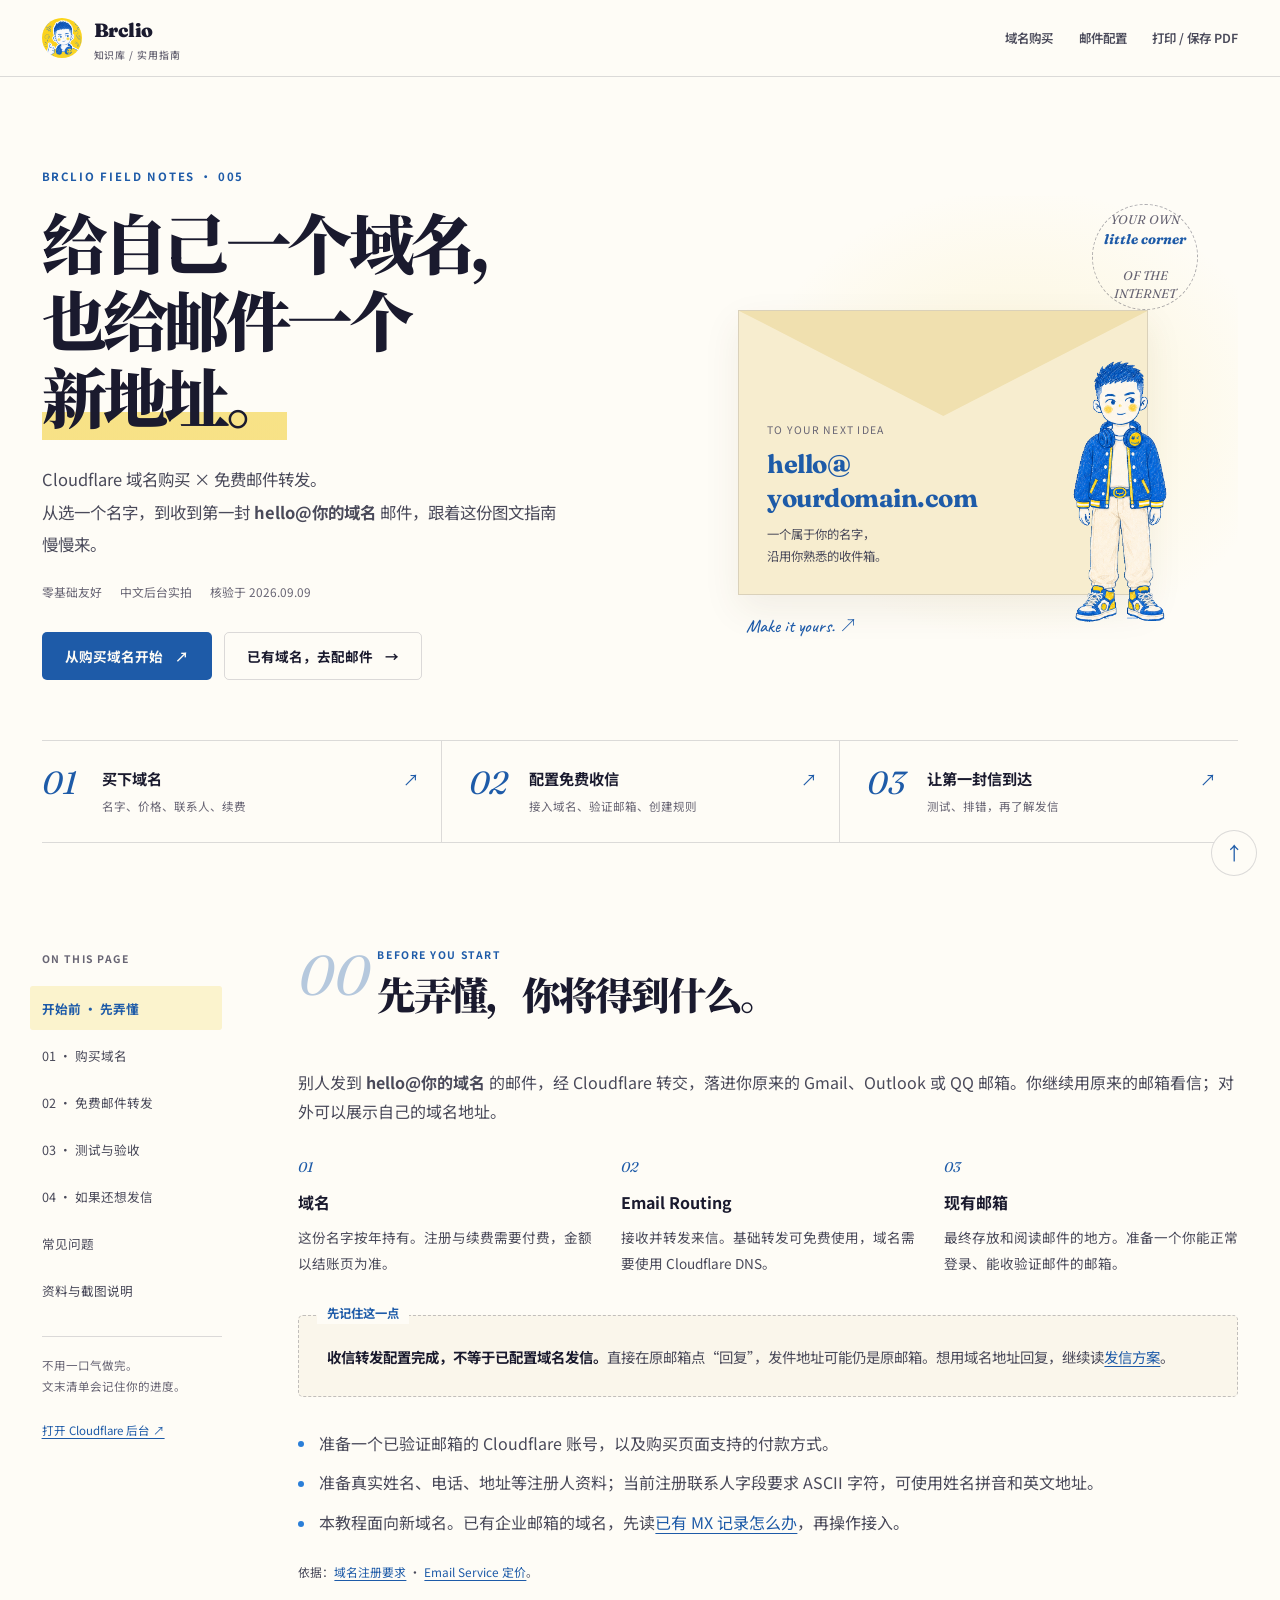
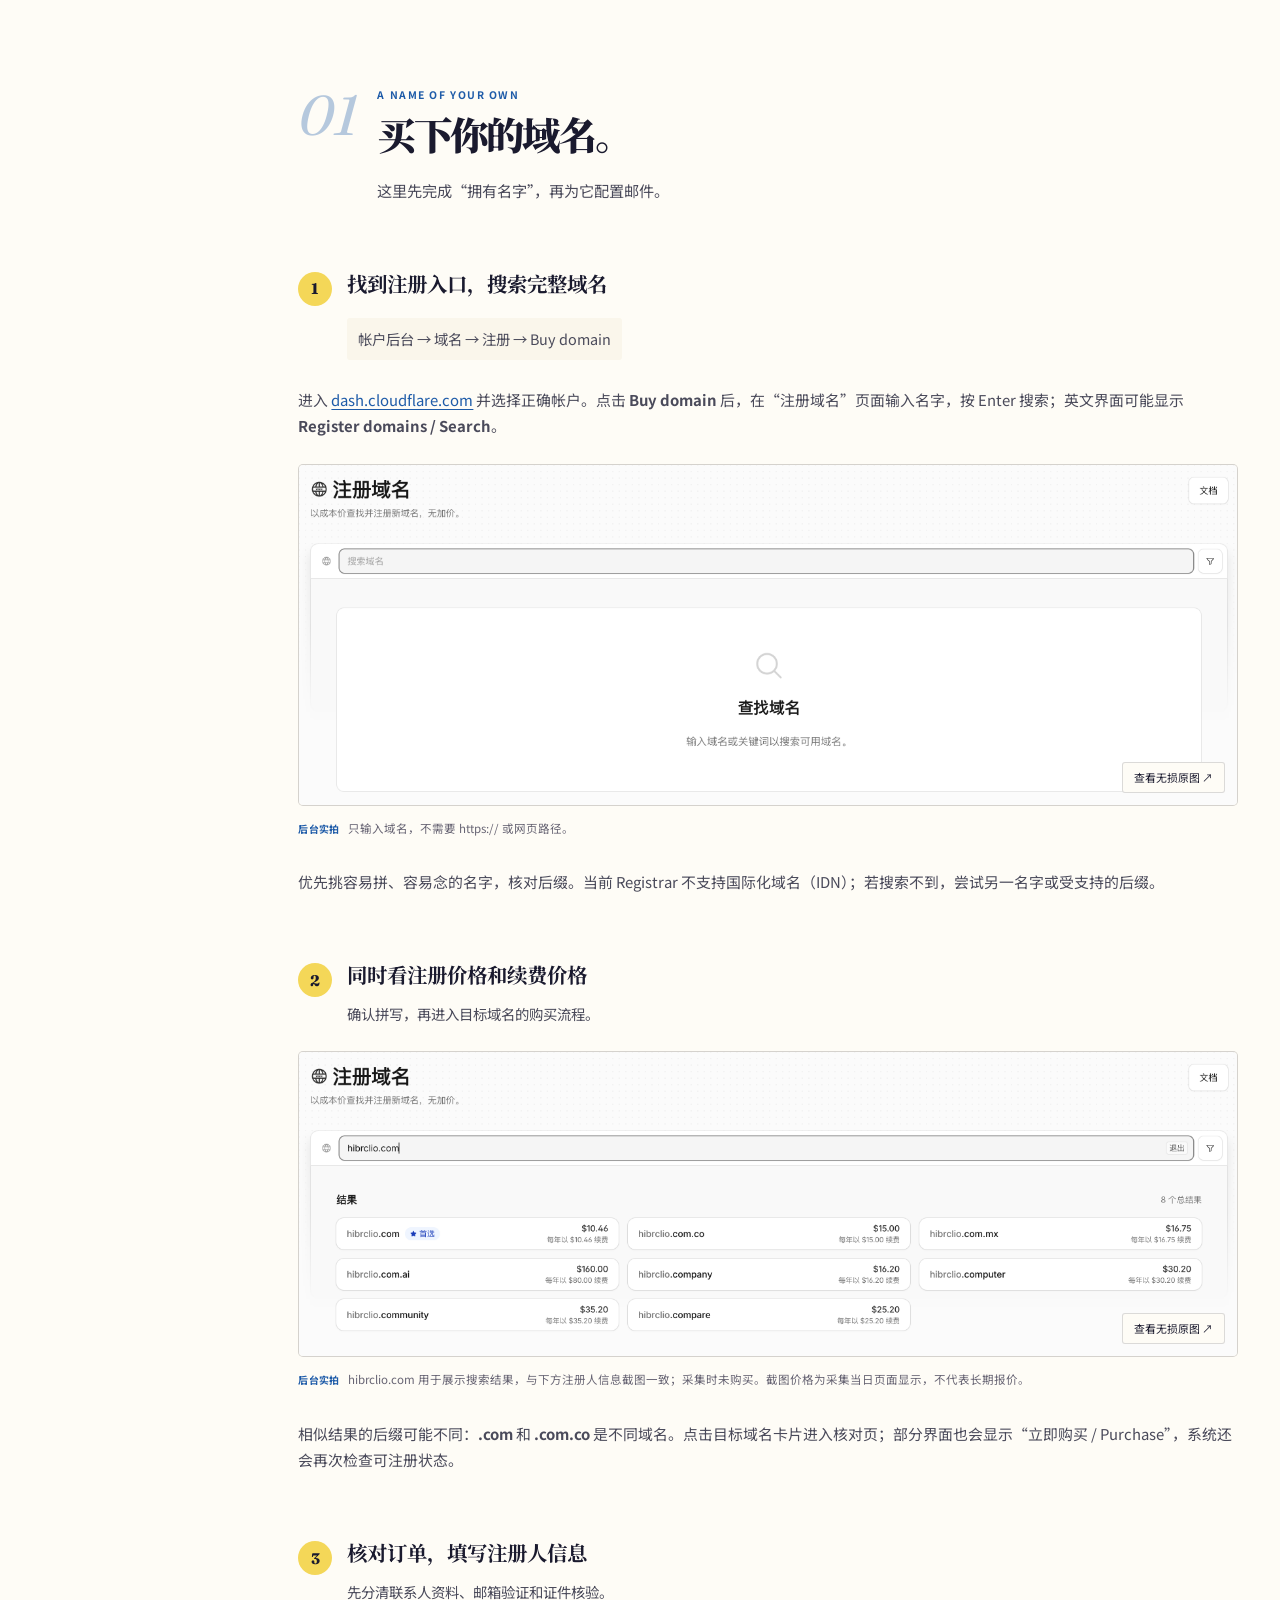
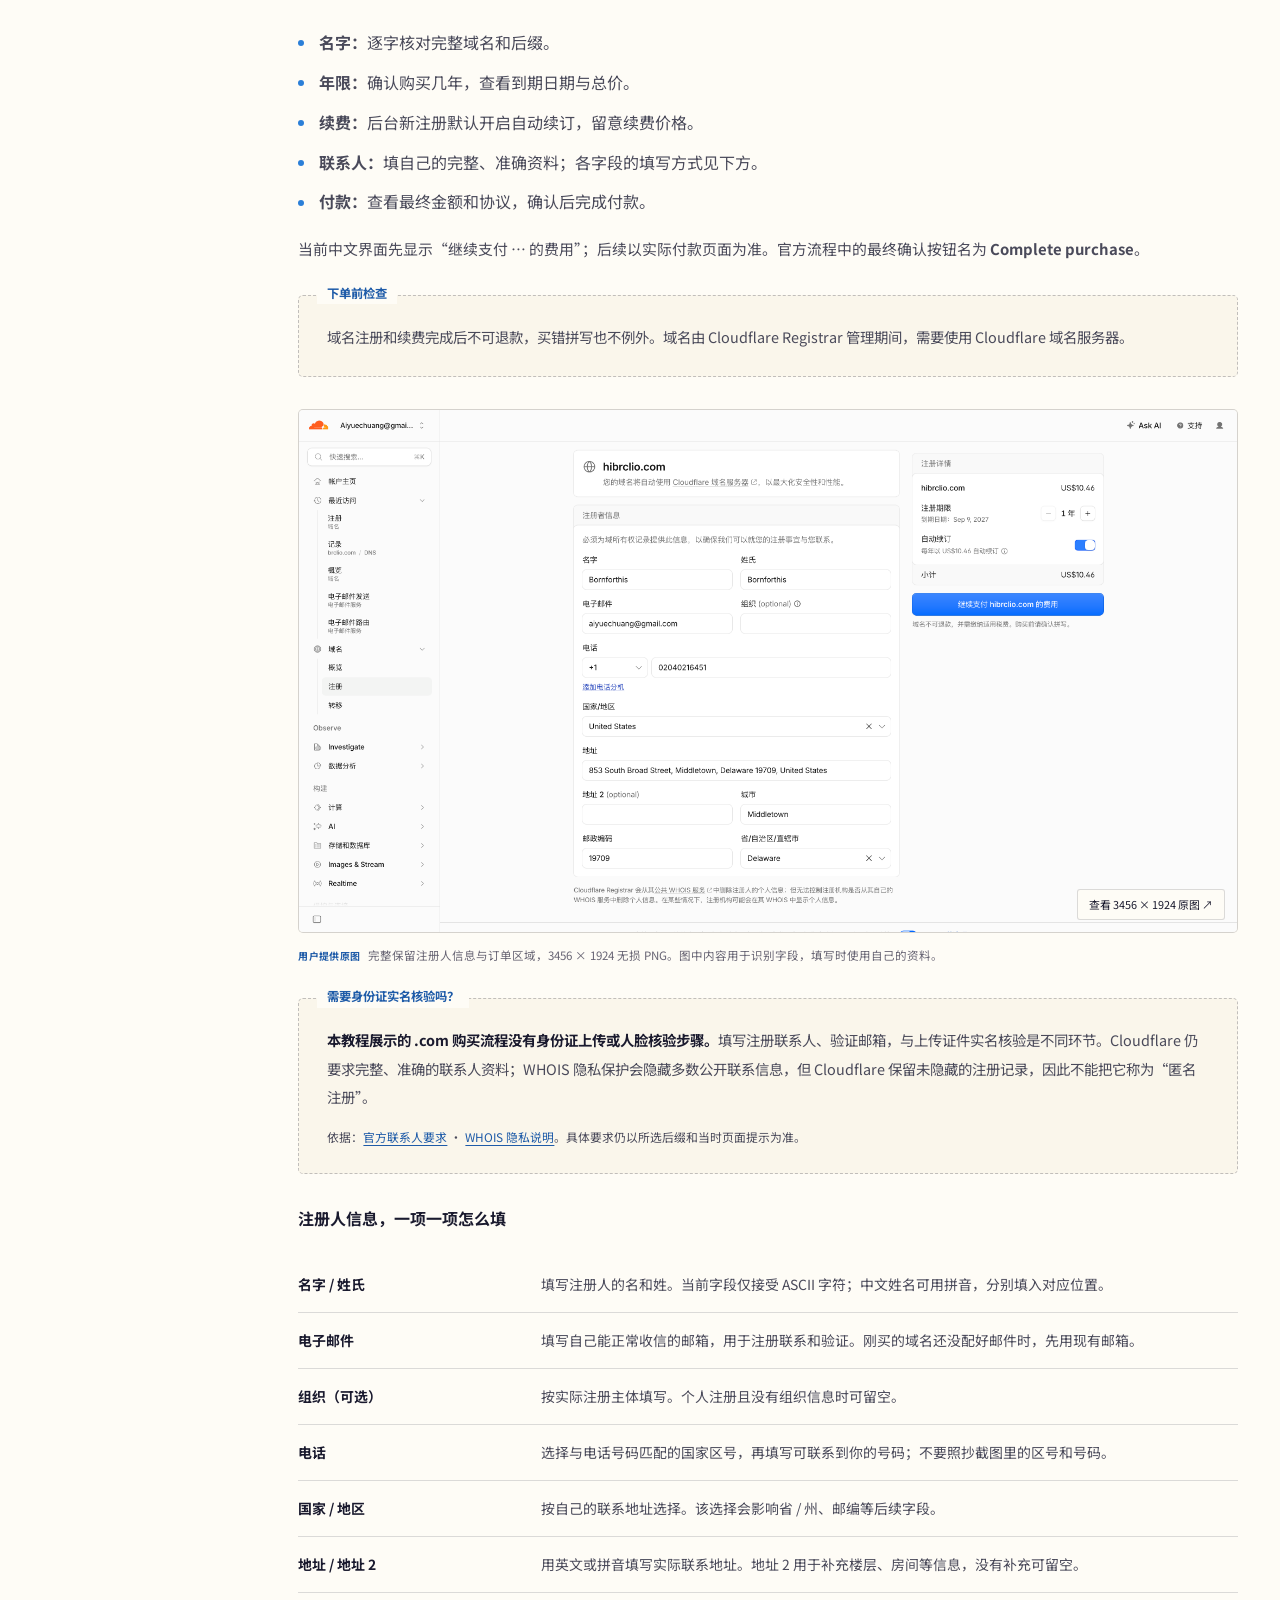
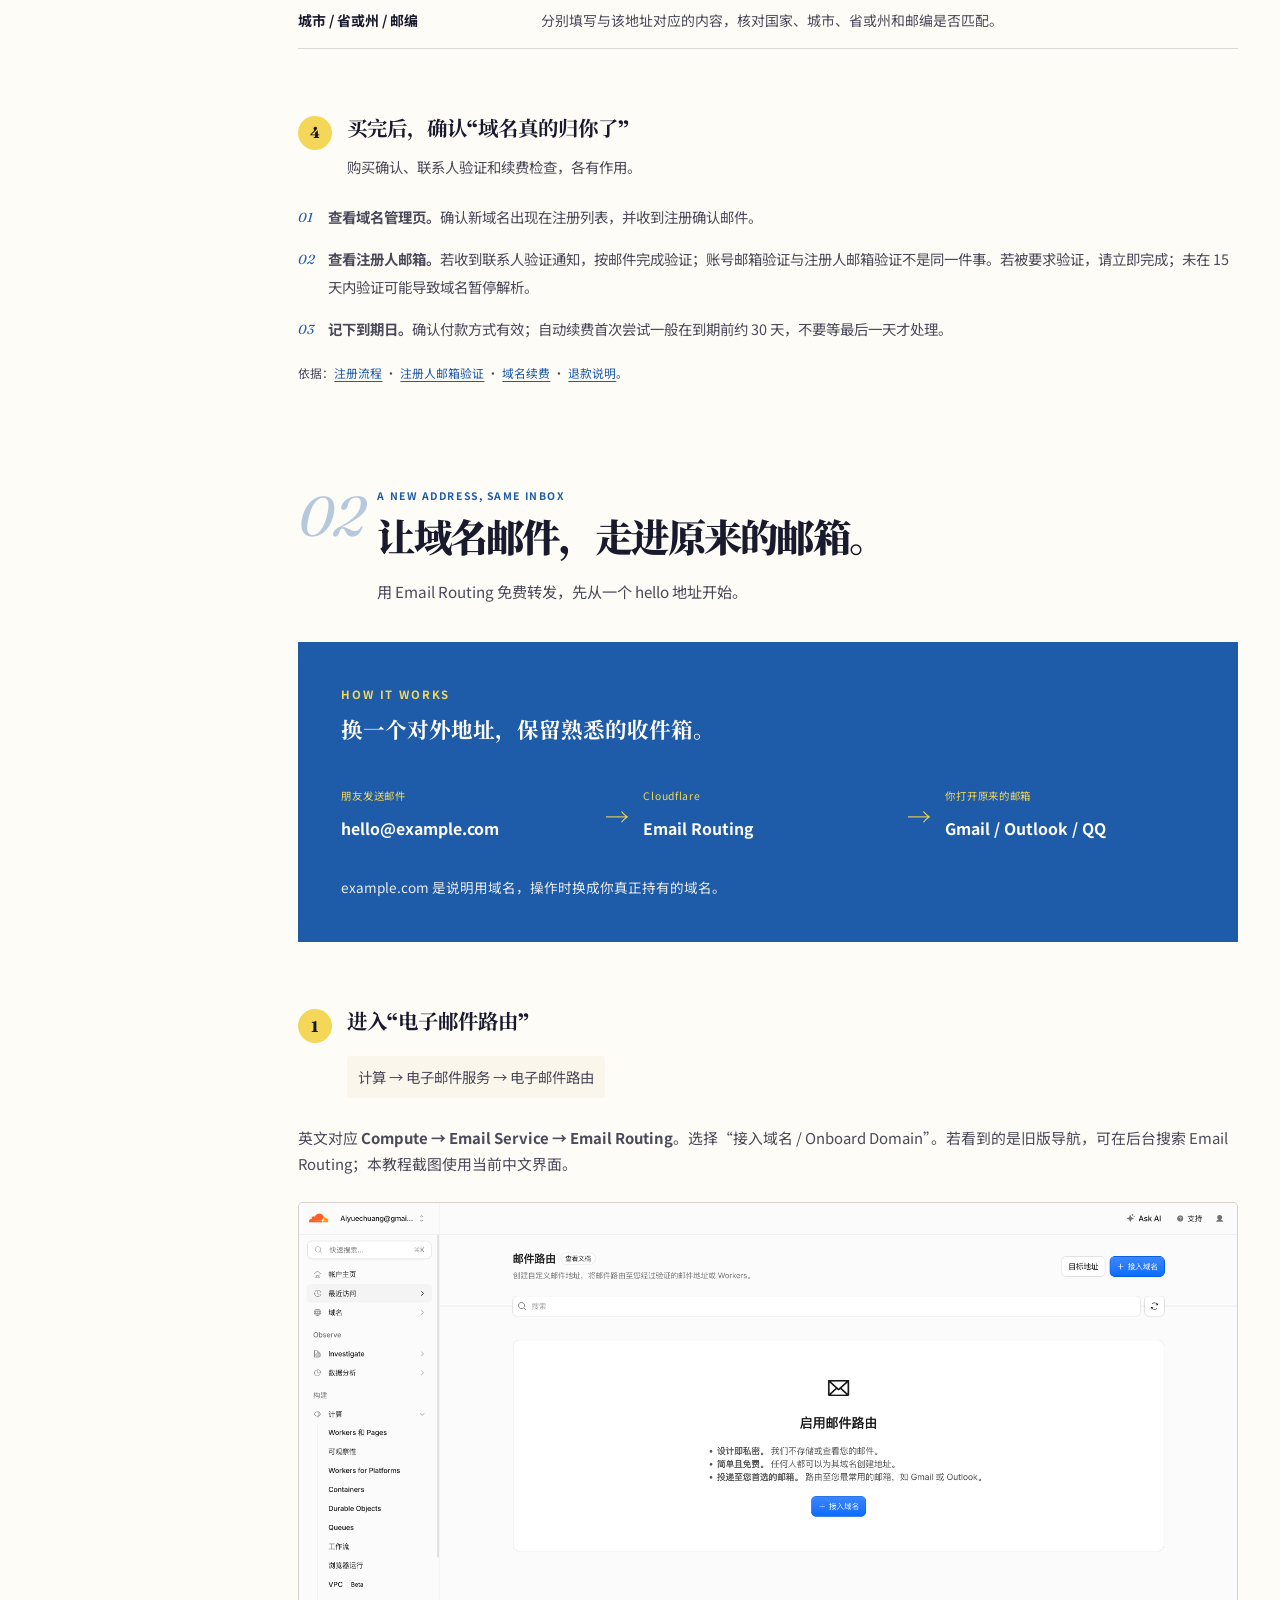
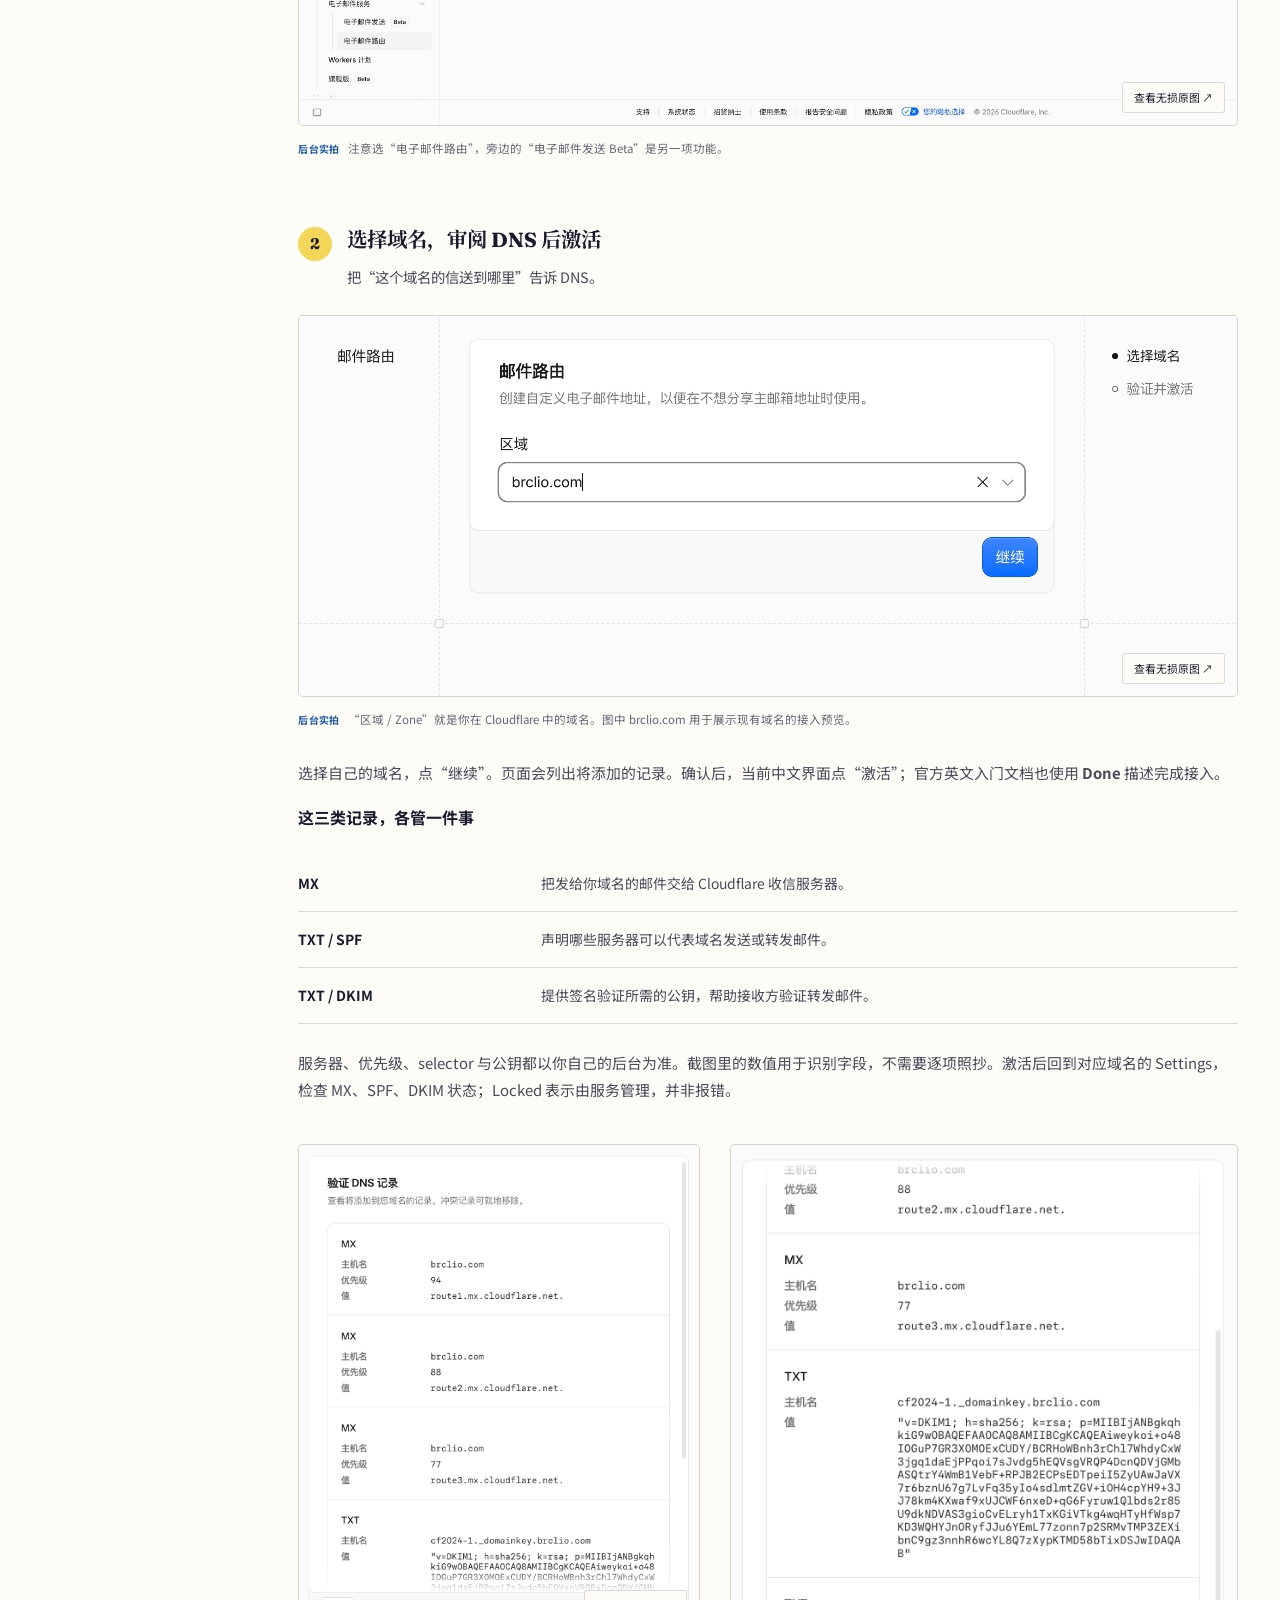
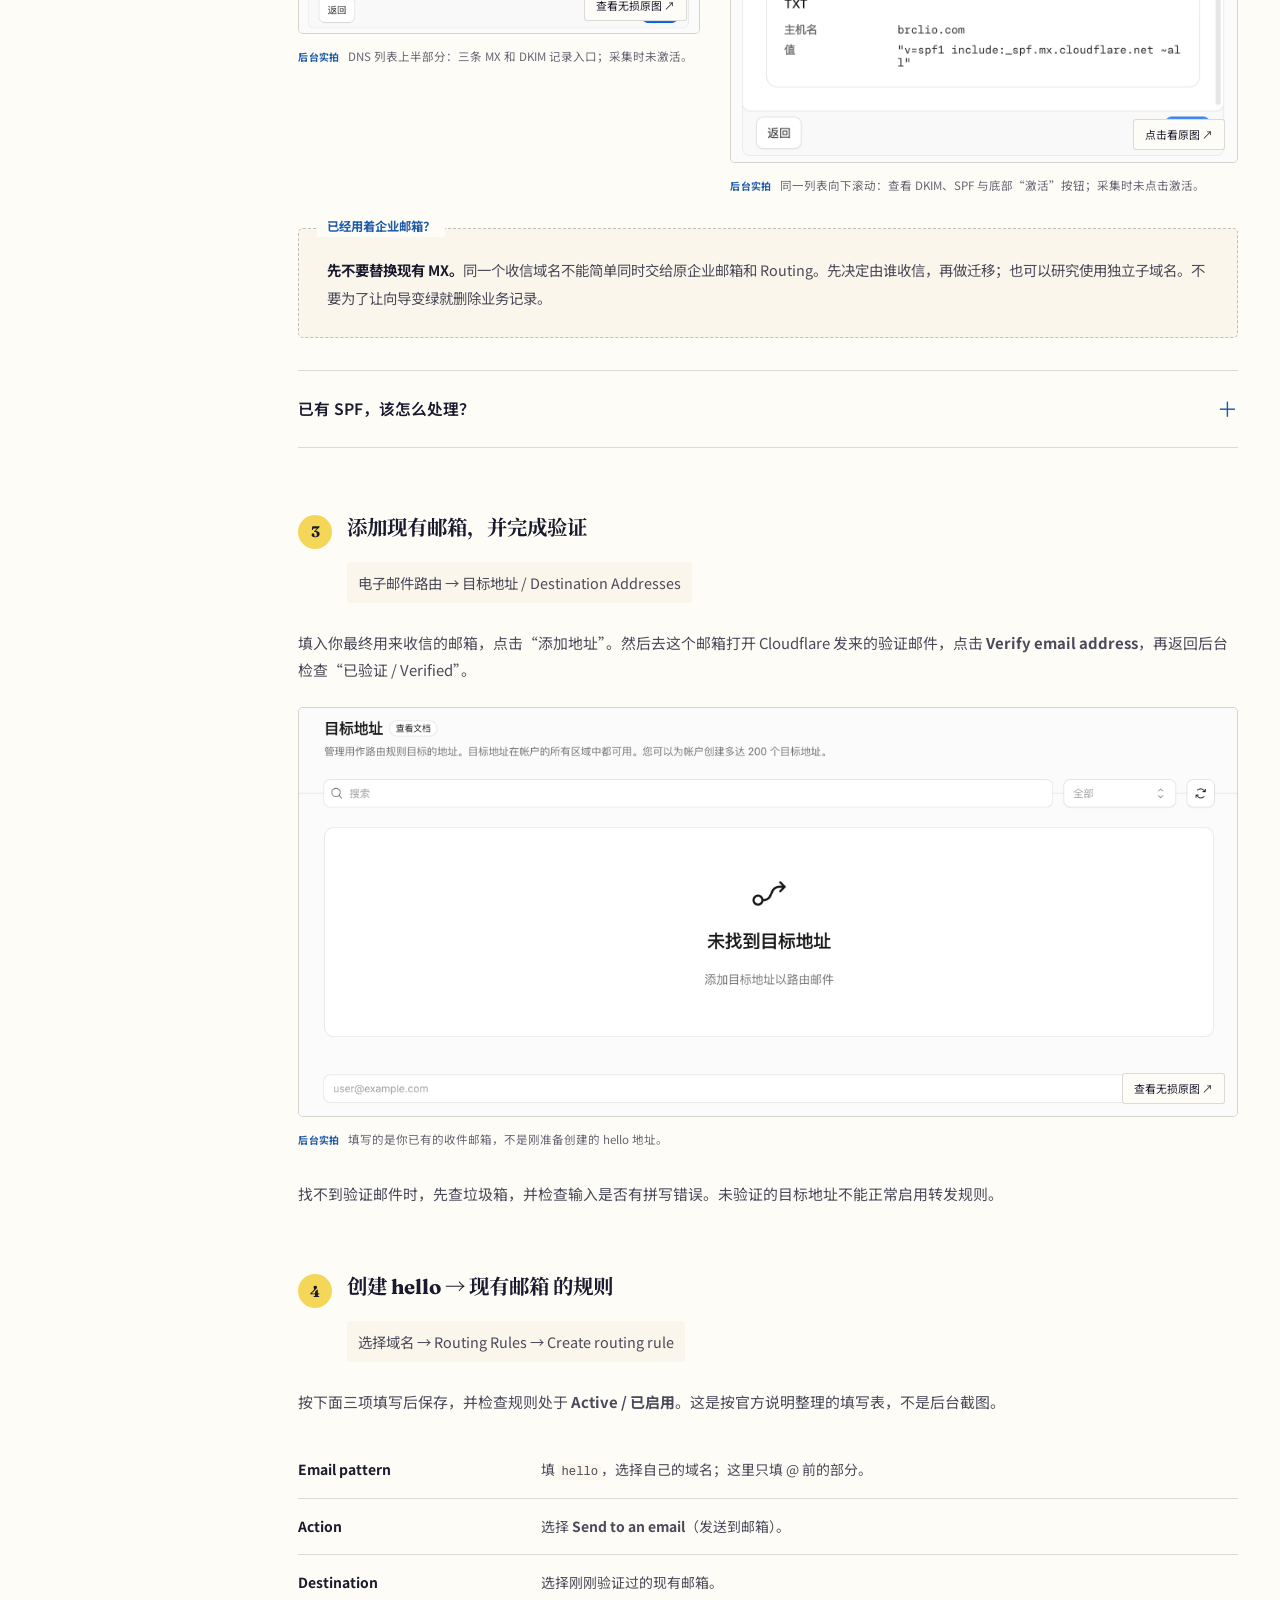
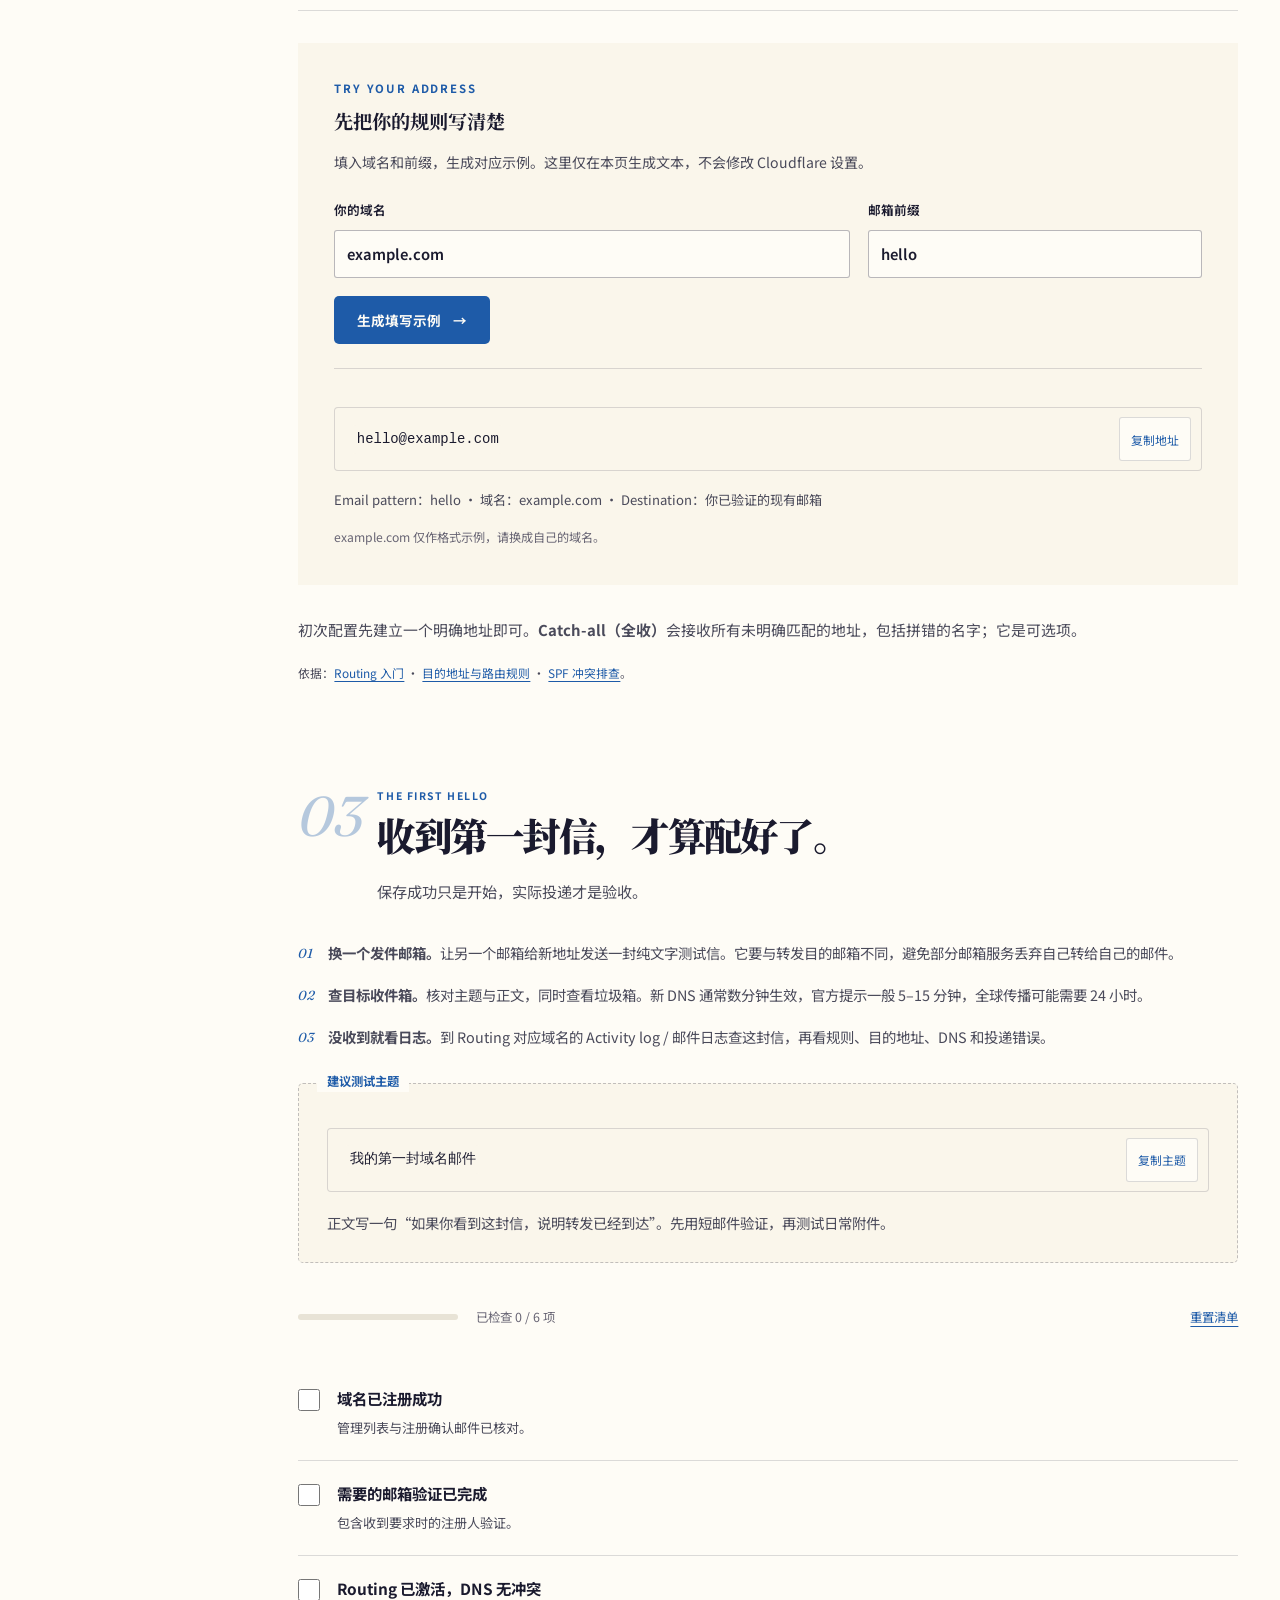
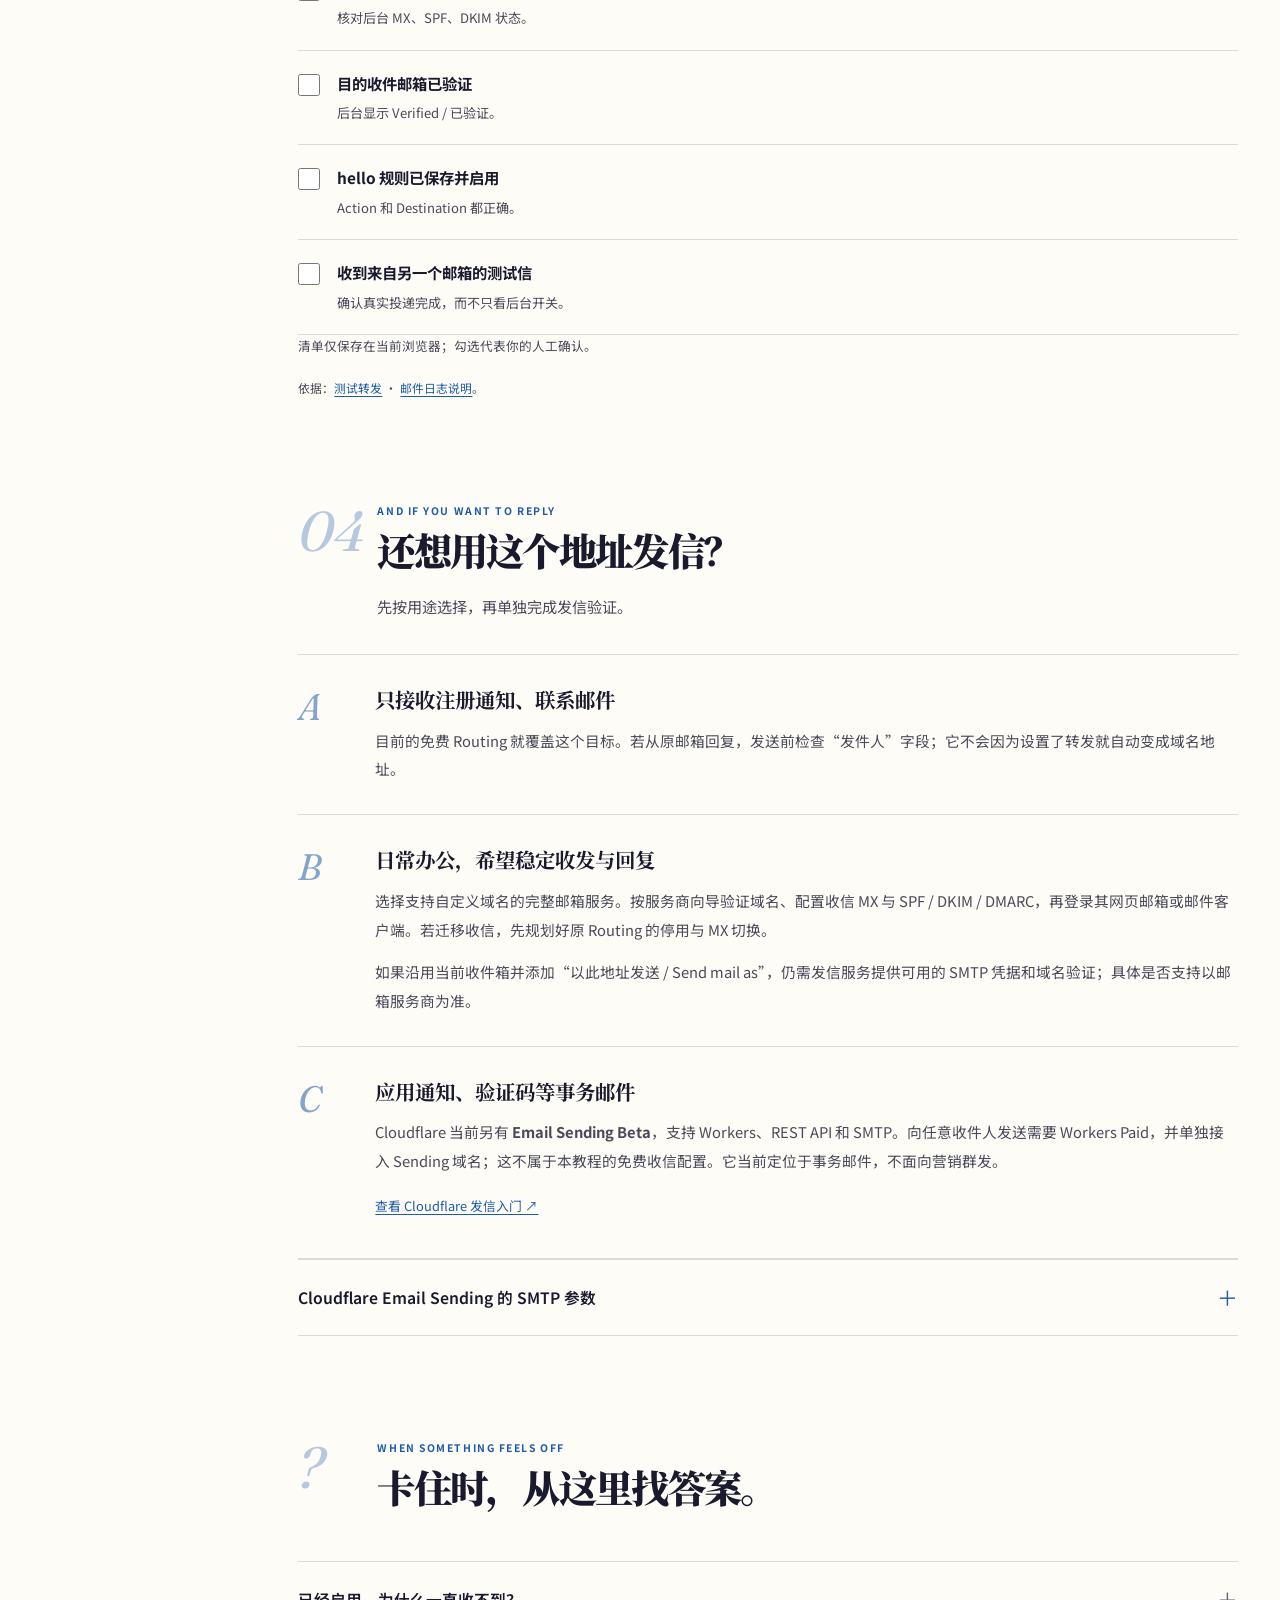
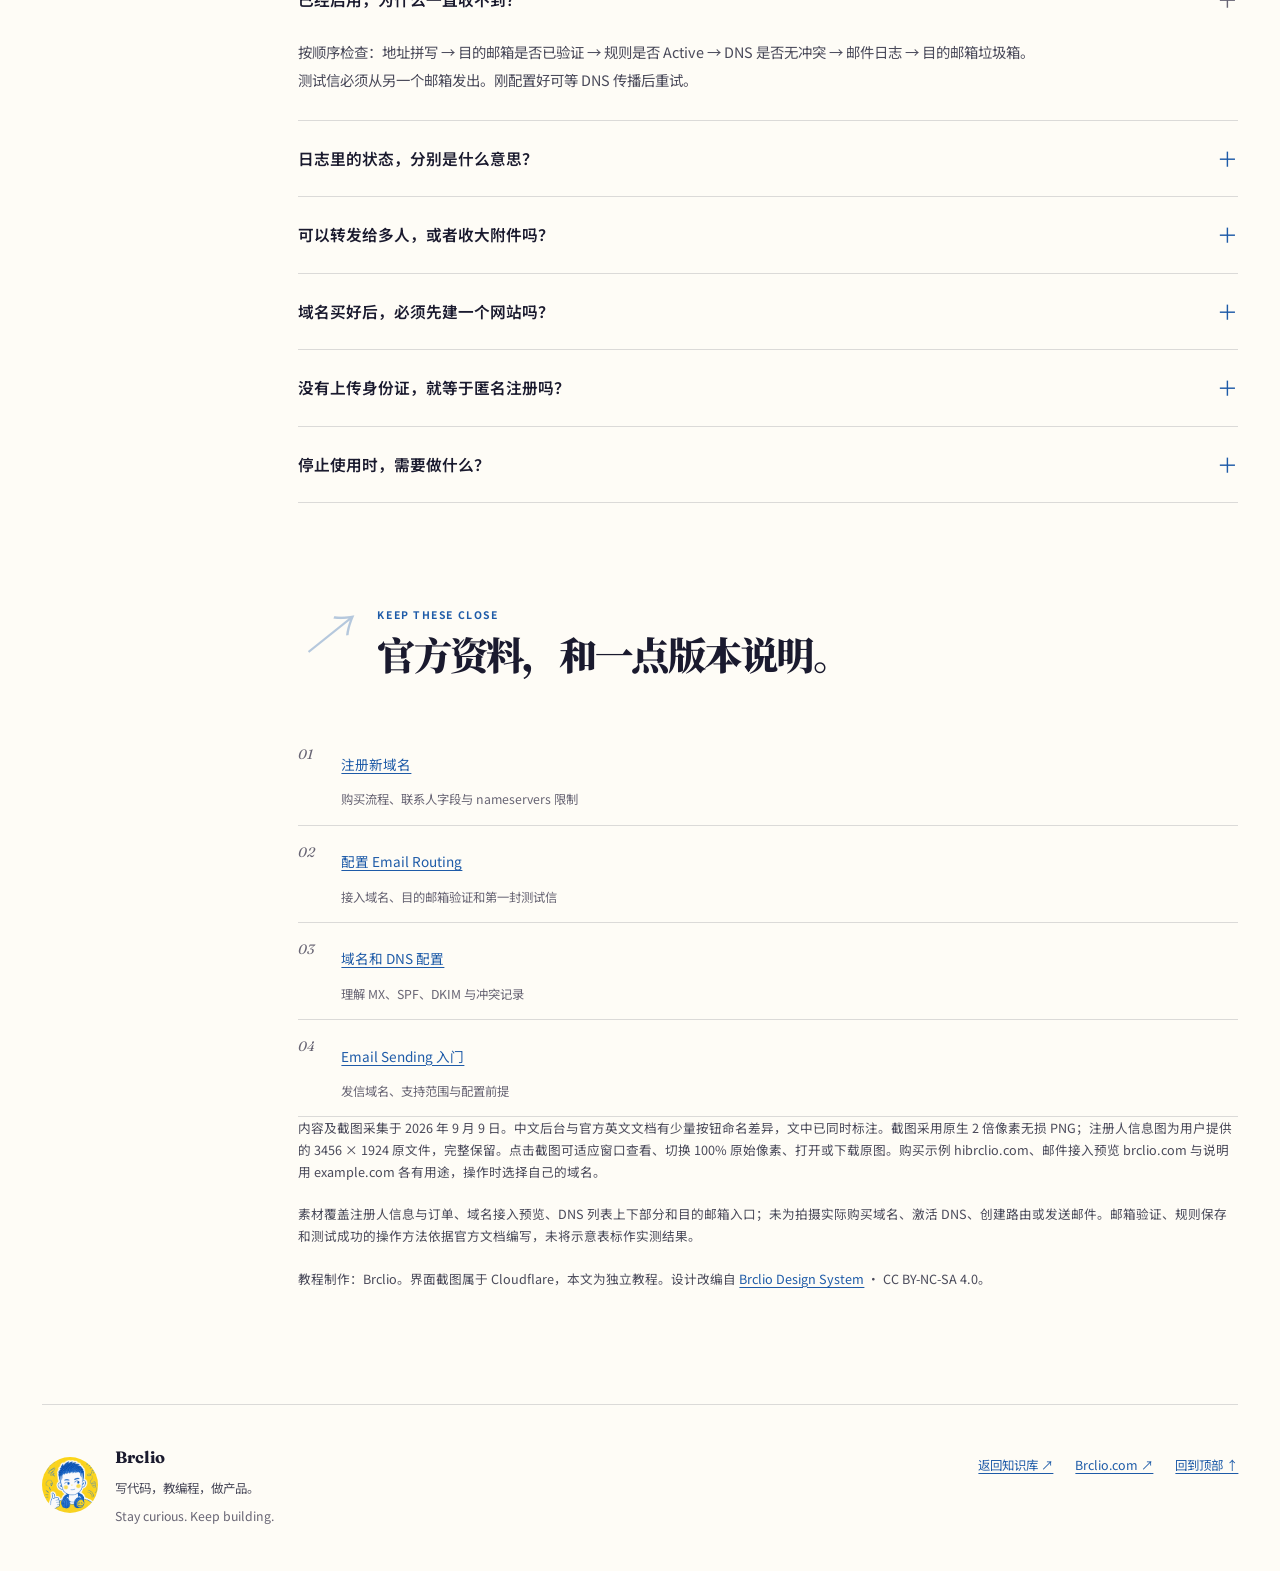
==== commit d05f9fe0: "Refactor code structure for improved readability and maintainability" ====
--- a/cloudflare-domain-email-guide/index.html
+++ b/cloudflare-domain-email-guide/index.html
@@ -85,28 +85,39 @@
         <div class="step" id="buy-search">
           <div class="step-heading"><span class="step-badge">1</span><div><h3>找到注册入口，搜索完整域名</h3><p class="path">帐户后台 → 域名 → 注册 → Buy domain</p></div></div>
           <p>进入 <a href="https://dash.cloudflare.com/" target="_blank" rel="noopener noreferrer">dash.cloudflare.com</a> 并选择正确帐户。点击 <strong>Buy domain</strong> 后，在“注册域名”页面输入名字，按 Enter 搜索；英文界面可能显示 <strong>Register domains / Search</strong>。</p>
-          <figure class="screenshot"><button class="zoom-trigger" type="button" aria-label="放大：注册域名搜索页面"><img src="assets/screenshots/01-domain-search.jpg" width="1400" height="510" alt="Cloudflare 中文注册域名页面，顶部有搜索域名输入框"><span class="zoom-hint">点击看大图 ↗</span></button><figcaption><span class="capture-tag">后台实拍</span>只输入域名，不需要 https:// 或网页路径。</figcaption></figure>
+          <figure class="screenshot"><button class="zoom-trigger" type="button" aria-label="放大：注册域名搜索页面"><img src="assets/screenshots/01-domain-search.png" width="2870" height="1040" alt="Cloudflare 中文注册域名页面，顶部有搜索域名输入框"><span class="zoom-hint">查看无损原图 ↗</span></button><figcaption><span class="capture-tag">后台实拍</span>只输入域名，不需要 https:// 或网页路径。</figcaption></figure>
           <p>优先挑容易拼、容易念的名字，核对后缀。当前 Registrar 不支持国际化域名（IDN）；若搜索不到，尝试另一名字或受支持的后缀。</p>
         </div>
         <div class="step">
           <div class="step-heading"><span class="step-badge">2</span><div><h3>同时看注册价格和续费价格</h3><p>确认拼写，再进入目标域名的购买流程。</p></div></div>
-          <figure class="screenshot"><button class="zoom-trigger" type="button" aria-label="放大：域名搜索结果及价格"><img src="assets/screenshots/02-domain-results.jpg" width="1400" height="660" alt="Cloudflare 域名搜索结果，列出候选域名及注册和每年续费价格"><span class="zoom-hint">点击看大图 ↗</span></button><figcaption><span class="capture-tag">后台实拍</span>brclio-mail-guide.com 仅用于搜索演示，未购买。截图价格为采集当日页面显示，不代表长期报价。</figcaption></figure>
+          <figure class="screenshot"><button class="zoom-trigger" type="button" aria-label="放大：域名搜索结果及价格"><img src="assets/screenshots/02-domain-results.png" width="2870" height="930" alt="Cloudflare 域名搜索结果，列出候选域名及注册和每年续费价格"><span class="zoom-hint">查看无损原图 ↗</span></button><figcaption><span class="capture-tag">后台实拍</span>hibrclio.com 用于展示搜索结果，与下方注册人信息截图一致；采集时未购买。截图价格为采集当日页面显示，不代表长期报价。</figcaption></figure>
           <p>相似结果的后缀可能不同：<strong>.com</strong> 和 <strong>.com.co</strong> 是不同域名。点击目标域名卡片进入核对页；部分界面也会显示“立即购买 / Purchase”，系统还会再次检查可注册状态。</p>
         </div>
-        <div class="step step-split">
+        <div class="step" id="registrant-information">
           <div class="step-body">
-            <div class="step-heading"><span class="step-badge">3</span><div><h3>核对订单，填写真实资料</h3><p>这一页，值得多看十秒。</p></div></div>
+            <div class="step-heading"><span class="step-badge">3</span><div><h3>核对订单，填写注册人信息</h3><p>先分清联系人资料、邮箱验证和证件核验。</p></div></div>
             <ul class="detail-list">
               <li><strong>名字：</strong>逐字核对完整域名和后缀。</li>
               <li><strong>年限：</strong>确认购买几年，查看到期日期与总价。</li>
               <li><strong>续费：</strong>后台新注册默认开启自动续订，留意续费价格。</li>
-              <li><strong>联系人：</strong>按要求填写真实资料；不要照搬示例。</li>
+              <li><strong>联系人：</strong>填自己的完整、准确资料；各字段的填写方式见下方。</li>
               <li><strong>付款：</strong>查看最终金额和协议，确认后完成付款。</li>
             </ul>
             <p>当前中文界面先显示“继续支付 … 的费用”；后续以实际付款页面为准。官方流程中的最终确认按钮名为 <strong>Complete purchase</strong>。</p>
             <div class="quote-note"><span class="quote-note-tag">下单前检查</span><p>域名注册和续费完成后不可退款，买错拼写也不例外。域名由 Cloudflare Registrar 管理期间，需要使用 Cloudflare 域名服务器。</p></div>
           </div>
-          <figure class="screenshot compact"><button class="zoom-trigger" type="button" aria-label="放大：注册详情及自动续订"><img src="assets/screenshots/03-order-review.jpg" width="390" height="365" alt="注册订单摘要，展示域名、注册期限、自动续订与继续支付按钮"><span class="zoom-hint">点击看大图 ↗</span></button><figcaption><span class="capture-tag">后台实拍</span>只截取订单摘要，联系人与付款资料未入图；未提交付款。</figcaption></figure>
+          <figure class="screenshot" id="registrant-screenshot"><button class="zoom-trigger" type="button" aria-label="放大：完整注册人信息与订单"><img src="assets/screenshots/03-registrant-information.png" width="3456" height="1924" alt="hibrclio.com 购买页完整截图，左侧是注册人姓名、邮箱、电话和地址字段，右侧是年限、自动续订、费用及继续支付按钮"><span class="zoom-hint">查看 3456 × 1924 原图 ↗</span></button><figcaption><span class="capture-tag">用户提供原图</span>完整保留注册人信息与订单区域，3456 × 1924 无损 PNG。图中内容用于识别字段，填写时使用自己的资料。</figcaption></figure>
+          <div class="quote-note"><span class="quote-note-tag">需要身份证实名核验吗？</span><p><strong>本教程展示的 .com 购买流程没有身份证上传或人脸核验步骤。</strong>填写注册联系人、验证邮箱，与上传证件实名核验是不同环节。Cloudflare 仍要求完整、准确的联系人资料；WHOIS 隐私保护会隐藏多数公开联系信息，但 Cloudflare 保留未隐藏的注册记录，因此不能把它称为“匿名注册”。</p><p class="source-inline">依据：<a href="https://developers.cloudflare.com/registrar/get-started/register-domain/" target="_blank" rel="noopener noreferrer">官方联系人要求</a> · <a href="https://developers.cloudflare.com/registrar/account-options/whois-redaction/" target="_blank" rel="noopener noreferrer">WHOIS 隐私说明</a>。具体要求仍以所选后缀和当时页面提示为准。</p></div>
+          <h4>注册人信息，一项一项怎么填</h4>
+          <dl class="field-guide">
+            <div><dt>名字 / 姓氏</dt><dd>填写注册人的名和姓。当前字段仅接受 ASCII 字符；中文姓名可用拼音，分别填入对应位置。</dd></div>
+            <div><dt>电子邮件</dt><dd>填写自己能正常收信的邮箱，用于注册联系和验证。刚买的域名还没配好邮件时，先用现有邮箱。</dd></div>
+            <div><dt>组织（可选）</dt><dd>按实际注册主体填写。个人注册且没有组织信息时可留空。</dd></div>
+            <div><dt>电话</dt><dd>选择与电话号码匹配的国家区号，再填写可联系到你的号码；不要照抄截图里的区号和号码。</dd></div>
+            <div><dt>国家 / 地区</dt><dd>按自己的联系地址选择。该选择会影响省 / 州、邮编等后续字段。</dd></div>
+            <div><dt>地址 / 地址 2</dt><dd>用英文或拼音填写实际联系地址。地址 2 用于补充楼层、房间等信息，没有补充可留空。</dd></div>
+            <div><dt>城市 / 省或州 / 邮编</dt><dd>分别填写与该地址对应的内容，核对国家、城市、省或州和邮编是否匹配。</dd></div>
+          </dl>
         </div>
         <div class="step">
           <div class="step-heading"><span class="step-badge">4</span><div><h3>买完后，确认“域名真的归你了”</h3><p>购买确认、联系人验证和续费检查，各有作用。</p></div></div>
@@ -121,15 +132,16 @@
         <div class="step">
           <div class="step-heading"><span class="step-badge">1</span><div><h3>进入“电子邮件路由”</h3><p class="path">计算 → 电子邮件服务 → 电子邮件路由</p></div></div>
           <p>英文对应 <strong>Compute → Email Service → Email Routing</strong>。选择“接入域名 / Onboard Domain”。若看到的是旧版导航，可在后台搜索 Email Routing；本教程截图使用当前中文界面。</p>
-          <figure class="screenshot"><button class="zoom-trigger" type="button" aria-label="放大：Email Routing 新版入口"><img src="assets/screenshots/04-routing-entry.jpg" width="1715" height="835" alt="Cloudflare 邮件路由入口，右侧显示接入域名按钮"><span class="zoom-hint">点击看大图 ↗</span></button><figcaption><span class="capture-tag">后台实拍</span>注意选“电子邮件路由”，旁边的“电子邮件发送 Beta”是另一项功能。</figcaption></figure>
+          <figure class="screenshot"><button class="zoom-trigger" type="button" aria-label="放大：Email Routing 新版入口"><img src="assets/screenshots/04-routing-entry.png" width="3456" height="1924" alt="Cloudflare 邮件路由入口，右侧显示接入域名按钮"><span class="zoom-hint">查看无损原图 ↗</span></button><figcaption><span class="capture-tag">后台实拍</span>注意选“电子邮件路由”，旁边的“电子邮件发送 Beta”是另一项功能。</figcaption></figure>
         </div>
         <div class="step">
           <div class="step-heading"><span class="step-badge">2</span><div><h3>选择域名，审阅 DNS 后激活</h3><p>把“这个域名的信送到哪里”告诉 DNS。</p></div></div>
-          <figure class="screenshot"><button class="zoom-trigger" type="button" aria-label="放大：选择需要接入的域名"><img src="assets/screenshots/05-select-domain.jpg" width="870" height="345" alt="邮件路由接入向导，区域下拉框选择域名，然后点击继续"><span class="zoom-hint">点击看大图 ↗</span></button><figcaption><span class="capture-tag">后台实拍</span>“区域 / Zone”就是你在 Cloudflare 中的域名。图中 brclio.com 用于展示现有域名的接入预览。</figcaption></figure>
+          <figure class="screenshot"><button class="zoom-trigger" type="button" aria-label="放大：选择需要接入的域名"><img src="assets/screenshots/05-select-domain.png" width="1800" height="730" alt="邮件路由接入向导，区域下拉框选择域名，然后点击继续"><span class="zoom-hint">查看无损原图 ↗</span></button><figcaption><span class="capture-tag">后台实拍</span>“区域 / Zone”就是你在 Cloudflare 中的域名。图中 brclio.com 用于展示现有域名的接入预览。</figcaption></figure>
           <p>选择自己的域名，点“继续”。页面会列出将添加的记录。确认后，当前中文界面点“激活”；官方英文入门文档也使用 <strong>Done</strong> 描述完成接入。</p>
-          <div class="step-split">
+          <div>
             <div class="step-body"><h4>这三类记录，各管一件事</h4><dl class="field-guide"><div><dt>MX</dt><dd>把发给你域名的邮件交给 Cloudflare 收信服务器。</dd></div><div><dt>TXT / SPF</dt><dd>声明哪些服务器可以代表域名发送或转发邮件。</dd></div><div><dt>TXT / DKIM</dt><dd>提供签名验证所需的公钥，帮助接收方验证转发邮件。</dd></div></dl><p>服务器、优先级、selector 与公钥都以你自己的后台为准。截图里的数值用于识别字段，不需要逐项照抄。激活后回到对应域名的 Settings，检查 MX、SPF、DKIM 状态；Locked 表示由服务管理，并非报错。</p></div>
-            <figure class="screenshot compact"><button class="zoom-trigger" type="button" aria-label="放大：待添加的 DNS 记录"><img src="assets/screenshots/06-dns-preview.jpg" width="870" height="735" alt="验证 DNS 记录界面展示 MX 服务器与 TXT DKIM 记录的预览"><span class="zoom-hint">点击看大图 ↗</span></button><figcaption><span class="capture-tag">后台实拍</span>待添加记录的局部预览，可向下滚动查看余下 TXT 记录；采集时未激活。</figcaption></figure>
+            <div class="step-split"><figure class="screenshot compact"><button class="zoom-trigger" type="button" aria-label="放大：待添加的 DNS 记录"><img src="assets/screenshots/06-dns-preview.png" width="1180" height="1440" alt="验证 DNS 记录界面展示 MX 服务器与 TXT DKIM 记录的预览"><span class="zoom-hint">查看无损原图 ↗</span></button><figcaption><span class="capture-tag">后台实拍</span>DNS 列表上半部分：三条 MX 和 DKIM 记录入口；采集时未激活。</figcaption></figure>
+            <figure class="screenshot compact"><button class="zoom-trigger" type="button" aria-label="放大：DKIM、SPF 与激活按钮"><img src="assets/screenshots/06b-dkim-spf.png" width="1180" height="1440" alt="DNS 列表向下滚动后完整显示 DKIM 公钥、SPF 记录以及底部激活按钮"><span class="zoom-hint">点击看原图 ↗</span></button><figcaption><span class="capture-tag">后台实拍</span>同一列表向下滚动：查看 DKIM、SPF 与底部“激活”按钮；采集时未点击激活。</figcaption></figure></div>
           </div>
           <div class="quote-note" id="dns-conflict"><span class="quote-note-tag">已经用着企业邮箱？</span><p><strong>先不要替换现有 MX。</strong>同一个收信域名不能简单同时交给原企业邮箱和 Routing。先决定由谁收信，再做迁移；也可以研究使用独立子域名。不要为了让向导变绿就删除业务记录。</p></div>
           <details class="accordion-item"><summary><h3>已有 SPF，该怎么处理？</h3><span aria-hidden="true">＋</span></summary><div class="accordion-body"><p>同一个名称只能有一条以 <code>v=spf1</code> 开头的 SPF 记录。已有其他发信服务时，应将需要保留的授权合并进同一条记录，而不是新加第二条。下方是 Routing 常见授权片段，完整值以后台和现有服务配置为准。</p><div class="code-line"><code>include:_spf.mx.cloudflare.net</code><button class="copy-button" type="button" data-copy="include:_spf.mx.cloudflare.net">复制片段</button></div><p>DKIM 公钥无需从教程复制。<a href="https://developers.cloudflare.com/email-service/configuration/domains/" target="_blank" rel="noopener noreferrer">查看官方域名配置说明 ↗</a></p></div></details>
@@ -137,7 +149,7 @@
         <div class="step">
           <div class="step-heading"><span class="step-badge">3</span><div><h3>添加现有邮箱，并完成验证</h3><p class="path">电子邮件路由 → 目标地址 / Destination Addresses</p></div></div>
           <p>填入你最终用来收信的邮箱，点击“添加地址”。然后去这个邮箱打开 Cloudflare 发来的验证邮件，点击 <strong>Verify email address</strong>，再返回后台检查“已验证 / Verified”。</p>
-          <figure class="screenshot"><button class="zoom-trigger" type="button" aria-label="放大：添加目标邮箱入口"><img src="assets/screenshots/07-destination-address.jpg" width="1400" height="620" alt="目标地址页面，通过邮件地址输入框添加接收转发邮件的现有邮箱"><span class="zoom-hint">点击看大图 ↗</span></button><figcaption><span class="capture-tag">后台实拍</span>填写的是你已有的收件邮箱，不是刚准备创建的 hello 地址。</figcaption></figure>
+          <figure class="screenshot"><button class="zoom-trigger" type="button" aria-label="放大：添加目标邮箱入口"><img src="assets/screenshots/07-destination-address.png" width="2530" height="1100" alt="目标地址页面，通过邮件地址输入框添加接收转发邮件的现有邮箱"><span class="zoom-hint">查看无损原图 ↗</span></button><figcaption><span class="capture-tag">后台实拍</span>填写的是你已有的收件邮箱，不是刚准备创建的 hello 地址。</figcaption></figure>
           <p>找不到验证邮件时，先查垃圾箱，并检查输入是否有拼写错误。未验证的目标地址不能正常启用转发规则。</p>
         </div>
         <div class="step">
@@ -188,7 +200,7 @@
           <details class="accordion-item"><summary><h3>日志里的状态，分别是什么意思？</h3><span aria-hidden="true">＋</span></summary><div class="accordion-body"><dl class="field-guide"><div><dt>Forwarded</dt><dd>已转发；没看到时再查目的邮箱的垃圾箱和筛选规则。</dd></div><div><dt>Dropped / Rejected</dt><dd>邮件被丢弃或拒收，展开日志查看规则、认证结果与原因。</dd></div><div><dt>Delivery failed</dt><dd>投递到目的服务器失败，按目标服务器返回的错误处理。</dd></div></dl><p><a href="https://developers.cloudflare.com/email-service/observability/logs/" target="_blank" rel="noopener noreferrer">查看完整日志说明 ↗</a></p></div></details>
           <details class="accordion-item"><summary><h3>可以转发给多人，或者收大附件吗？</h3><span aria-hidden="true">＋</span></summary><div class="accordion-body"><p>基础规则对应一个目标邮箱；更复杂的多人转发可使用 Worker。当前入站邮件上限为 <strong>25 MiB</strong>，计算的是整封邮件大小，附件编码后会变大，因此不能按“25 MB 附件”理解。详见<a href="https://developers.cloudflare.com/email-service/platform/limits/" target="_blank" rel="noopener noreferrer">官方限制</a>。</p></div></details>
           <details class="accordion-item"><summary><h3>域名买好后，必须先建一个网站吗？</h3><span aria-hidden="true">＋</span></summary><div class="accordion-body"><p>邮件教程的前提是域名使用 Cloudflare DNS，再设置 Routing。邮件与网站使用不同的 DNS 记录；可以先完成邮件配置，网站之后再做。</p></div></details>
-          <details class="accordion-item"><summary><h3>注册资料会公开吗？</h3><span aria-hidden="true">＋</span></summary><div class="accordion-body"><p>注册局允许时，Cloudflare 会隐藏多数个人联系资料，但省 / 州和国家等信息仍可能公开。隐私处理不是匿名注册，联系人信息仍须真实。详见<a href="https://developers.cloudflare.com/registrar/account-options/whois-redaction/" target="_blank" rel="noopener noreferrer">WHOIS 隐私说明</a>。</p></div></details>
+          <details class="accordion-item"><summary><h3>没有上传身份证，就等于匿名注册吗？</h3><span aria-hidden="true">＋</span></summary><div class="accordion-body"><p>不等于。本教程截图中的 .com 流程未出现上传身份证或人脸核验，但仍要填写注册联系人资料并完成要求的邮箱验证。注册局允许时，Cloudflare 会隐藏公开 WHOIS 中的大部分个人联系资料；省 / 州、国家等信息仍可能公开，Cloudflare 也仍保留完整记录。详见<a href="https://developers.cloudflare.com/registrar/account-options/whois-redaction/" target="_blank" rel="noopener noreferrer">WHOIS 隐私说明</a>。</p></div></details>
           <details class="accordion-item"><summary><h3>停止使用时，需要做什么？</h3><span aria-hidden="true">＋</span></summary><div class="accordion-body"><p>先把重要账号的联系邮箱改到仍可用的地址，再迁移或停用路由。若不续费域名，至少在到期前 30 天处理自动续费设置；域名失效后，依赖它的收信和找回密码流程也会受影响。</p></div></details>
         </div>
       </section>
@@ -196,8 +208,8 @@
       <section class="chapter" id="resources" aria-labelledby="resources-title">
         <div class="chapter-head"><span class="chapter-no" aria-hidden="true">↗</span><div><span class="eyebrow">KEEP THESE CLOSE</span><h2 id="resources-title">官方资料，和一点版本说明。</h2></div></div>
         <ul class="source-list"><li><a href="https://developers.cloudflare.com/registrar/get-started/register-domain/" target="_blank" rel="noopener noreferrer">注册新域名</a><span>购买流程、联系人字段与 nameservers 限制</span></li><li><a href="https://developers.cloudflare.com/email-service/get-started/route-emails/" target="_blank" rel="noopener noreferrer">配置 Email Routing</a><span>接入域名、目的邮箱验证和第一封测试信</span></li><li><a href="https://developers.cloudflare.com/email-service/configuration/domains/" target="_blank" rel="noopener noreferrer">域名和 DNS 配置</a><span>理解 MX、SPF、DKIM 与冲突记录</span></li><li><a href="https://developers.cloudflare.com/email-service/get-started/send-emails/" target="_blank" rel="noopener noreferrer">Email Sending 入门</a><span>发信域名、支持范围与配置前提</span></li></ul>
-        <p class="small">内容及截图采集于 2026 年 9 月 9 日。中文后台与官方英文文档有少量按钮命名差异，文中已同时标注。截图为实际界面局部，账户身份及联系人区域已排除；搜索示例域名与接入预览域名不是同一域名，操作时始终选择你自己的域名。</p>
-        <p class="small">素材采集到订单摘要、域名接入预览和目的邮箱入口为止；未为拍摄实际购买域名、激活 DNS、创建路由或发送邮件。邮箱验证、规则保存和测试成功的操作方法依据官方文档编写，未将示意表标作实测结果。</p>
+        <p class="small">内容及截图采集于 2026 年 9 月 9 日。中文后台与官方英文文档有少量按钮命名差异，文中已同时标注。截图采用原生 2 倍像素无损 PNG；注册人信息图为用户提供的 3456 × 1924 原文件，完整保留。点击截图可适应窗口查看、切换 100% 原始像素、打开或下载原图。购买示例 hibrclio.com、邮件接入预览 brclio.com 与说明用 example.com 各有用途，操作时选择自己的域名。</p>
+        <p class="small">素材覆盖注册人信息与订单、域名接入预览、DNS 列表上下部分和目的邮箱入口；未为拍摄实际购买域名、激活 DNS、创建路由或发送邮件。邮箱验证、规则保存和测试成功的操作方法依据官方文档编写，未将示意表标作实测结果。</p>
         <p class="small">教程制作：Brclio。界面截图属于 Cloudflare，本文为独立教程。设计改编自 <a href="https://github.com/Brclio/brclio-design-system" target="_blank" rel="noopener noreferrer">Brclio Design System</a> · CC BY-NC-SA 4.0。</p>
       </section>
     </article>
--- a/cloudflare-domain-email-guide/guide.css
+++ b/cloudflare-domain-email-guide/guide.css
@@ -307,12 +307,26 @@
 .site-footer > .small { grid-column: 1 / -1; max-width: 940px; }
 
 /* Native dialog, visible focus and no off-screen controls. */
-.image-dialog { width: min(1280px, calc(100vw - 32px)); max-width: none; max-height: calc(100dvh - 40px); margin: auto; padding: 0; border: 1px solid var(--line); border-radius: 6px; background: var(--cream); color: var(--ink); overflow: auto; box-shadow: 0 25px 70px rgba(26, 26, 46, .22); }
+.image-dialog { width: min(1440px, calc(100vw - 32px)); height: min(1020px, calc(100dvh - 40px)); max-width: none; max-height: calc(100dvh - 40px); margin: auto; padding: 0; border: 1px solid var(--line); border-radius: 6px; background: var(--cream); color: var(--ink); overflow: hidden; box-shadow: 0 25px 70px rgba(26, 26, 46, .22); }
+.image-dialog[open] { display: flex; flex-direction: column; }
 .image-dialog::backdrop { background: rgba(26, 26, 46, .72); }
-.dialog-bar { position: sticky; top: 0; z-index: 1; display: flex; align-items: center; justify-content: space-between; gap: 20px; padding: 10px 18px; background: var(--cream); border-bottom: 1px solid var(--line); }
+.dialog-bar { flex-shrink: 0; display: flex; align-items: center; justify-content: space-between; gap: 20px; padding: 10px 18px; background: var(--cream); border-bottom: 1px solid var(--line); }
 .dialog-bar p { font-size: .8rem; line-height: 1.6; }
 .dialog-bar button { min-width: 44px; min-height: 44px; flex-shrink: 0; padding: 8px 12px; border: 1px solid var(--line); border-radius: 4px; background: var(--cream-dark); font-size: .8rem; }
-.image-dialog > img { width: 100%; height: auto; max-height: none; }
+.image-tools { flex-shrink: 0; display: flex; flex-wrap: wrap; align-items: center; justify-content: space-between; gap: 8px 20px; padding: 12px 18px 0; }
+.image-mode-group, .image-file-actions { display: flex; align-items: center; gap: 8px; }
+.image-mode-button, .image-file-actions a { display: inline-flex; align-items: center; justify-content: center; min-height: 44px; padding: 9px 14px; font-size: .77rem; line-height: 1.5; border: 1px solid var(--line); border-radius: 4px; background: var(--cream); color: var(--blue-deep); text-decoration: none; }
+.image-mode-button[aria-pressed="true"] { background: var(--yellow-soft); color: var(--ink); font-weight: 700; }
+.image-mode-button:hover, .image-file-actions a:hover { text-decoration: underline; text-underline-offset: 4px; }
+.image-mode-button:disabled { cursor: wait; color: var(--ink-faint); opacity: .65; }
+.image-info { flex-shrink: 0; display: flex; flex-wrap: wrap; align-items: center; gap: 3px 18px; padding: 10px 18px 13px; color: var(--ink-faint); font-size: .7rem; line-height: 1.7; }
+#image-dimensions { color: var(--ink-light); }
+.image-scale { font-variant-numeric: tabular-nums; }
+#image-guidance { margin-left: auto; }
+.image-viewport { flex: 1 1 auto; min-height: 0; min-width: 0; overflow: auto; overscroll-behavior: contain; background: var(--cream-dark); border-top: 1px solid var(--line); scrollbar-color: var(--blue-deep) var(--cream-dark); }
+.image-viewport:focus-visible { outline-offset: -5px; }
+.image-stage { display: grid; place-items: center; width: max-content; height: max-content; min-width: 100%; min-height: 100%; padding: 16px; }
+.image-stage img { max-width: none; max-height: none; width: auto; height: auto; margin: 0; image-rendering: auto; }
 .toast { position: fixed; z-index: 60; left: 50%; bottom: 24px; transform: translateX(-50%); width: max-content; max-width: calc(100vw - 38px); padding: 11px 18px; background: var(--ink); color: var(--cream); border-radius: 4px; font-size: .82rem; text-align: center; pointer-events: none; }
 .toast:empty { display: none; }
 .back-top { position: fixed; right: 23px; bottom: 24px; z-index: 15; display: grid; place-items: center; width: 46px; min-height: 46px; border: 1px solid var(--line); border-radius: 50%; background: var(--cream); color: var(--blue-deep); text-decoration: none; font-size: 1.15rem; }
@@ -448,9 +462,14 @@
   .source-list li { gap: 10px; grid-template-columns: 24px minmax(0, 1fr); font-size: .8rem; }
   .site-footer { grid-template-columns: 1fr; gap: 18px; padding-block: 30px 75px; }
   .footer-links { gap: 10px 20px; }
-  .image-dialog { width: calc(100vw - 16px); max-height: calc(100dvh - 24px); }
+  .image-dialog { width: calc(100vw - 16px); height: calc(100dvh - 24px); max-height: calc(100dvh - 24px); }
   .dialog-bar { padding: 8px 11px; gap: 12px; }
   .dialog-bar p { font-size: .7rem; }
+  .image-tools { padding: 10px 11px 0; gap: 8px; }
+  .image-mode-group, .image-file-actions { display: grid; grid-template-columns: 1fr 1fr; width: 100%; gap: 8px; }
+  .image-mode-button, .image-file-actions a { padding-inline: 9px; font-size: .72rem; }
+  .image-info { padding: 9px 11px 11px; gap: 3px 12px; font-size: .65rem; }
+  #image-guidance { margin-left: 0; flex-basis: 100%; }
   .back-top { right: 15px; bottom: 15px; width: 44px; min-height: 44px; }
   .toast { bottom: 68px; font-size: .76rem; }
 }
